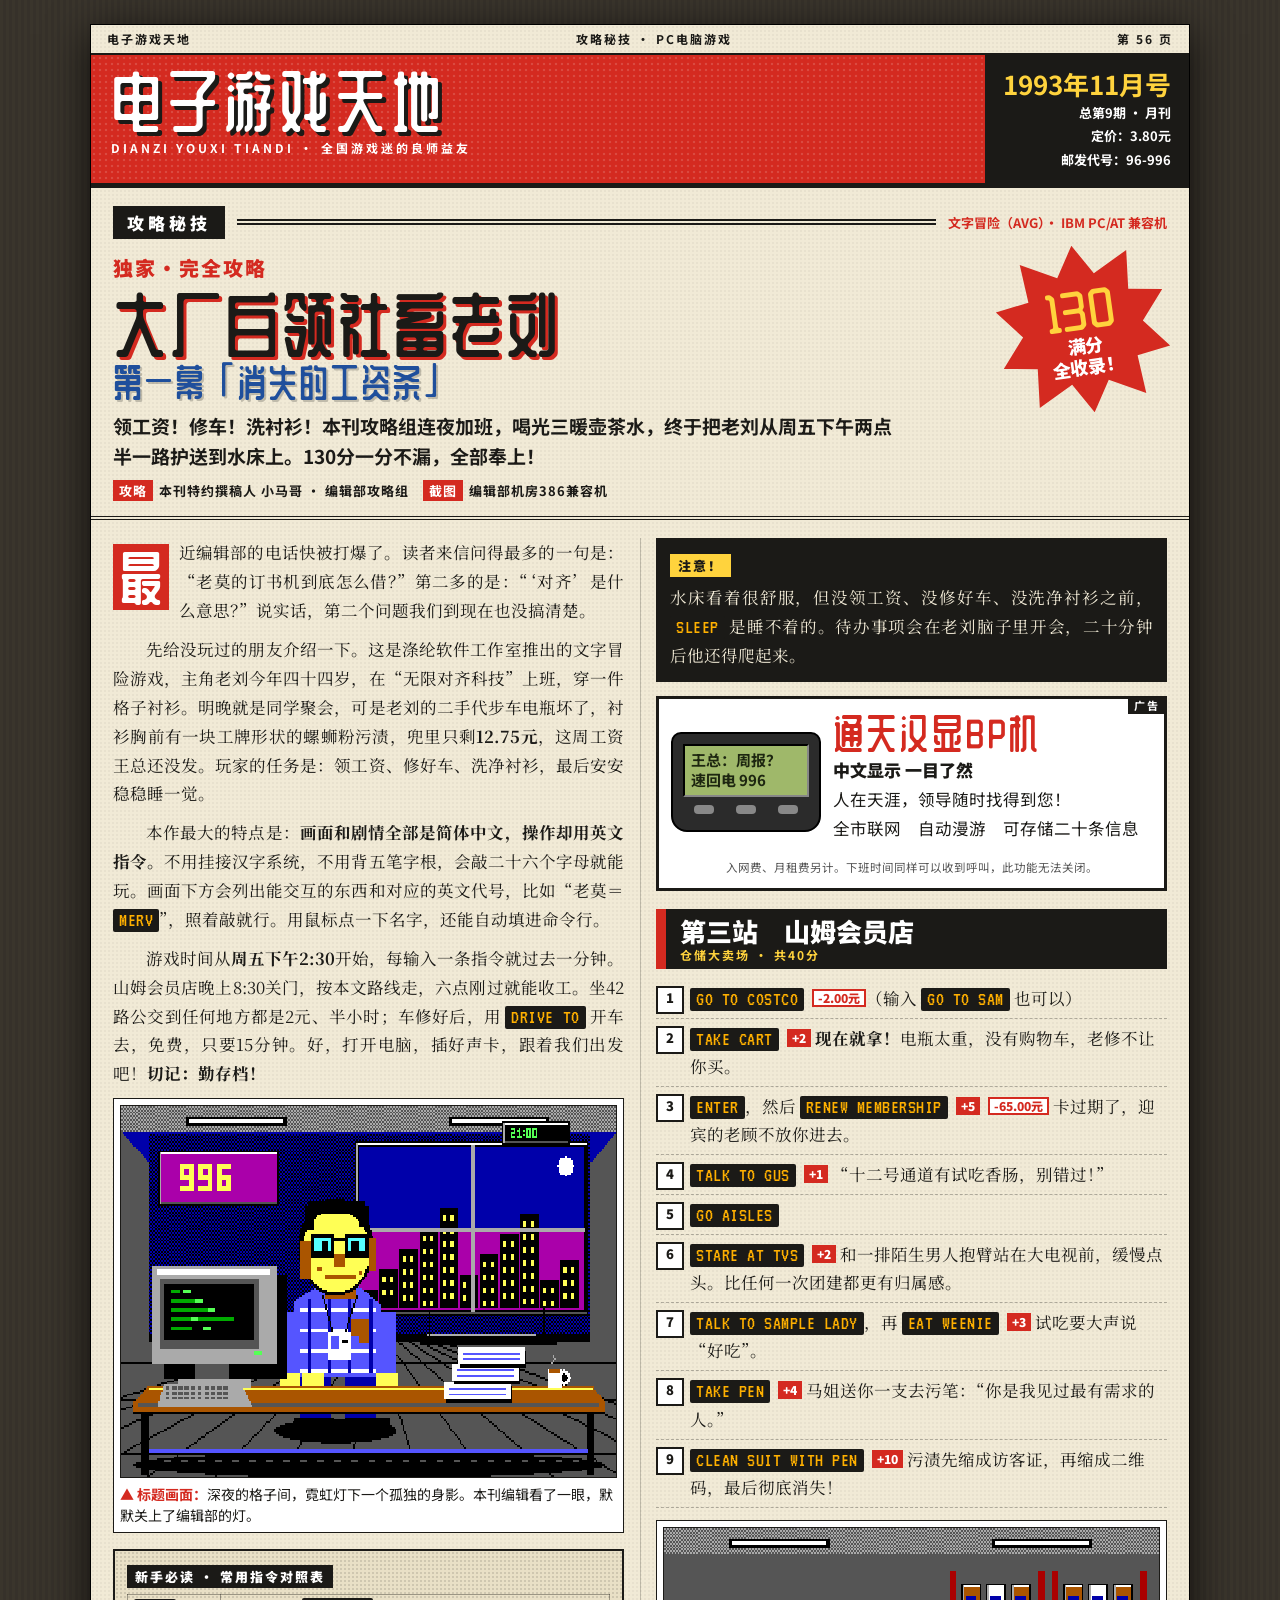
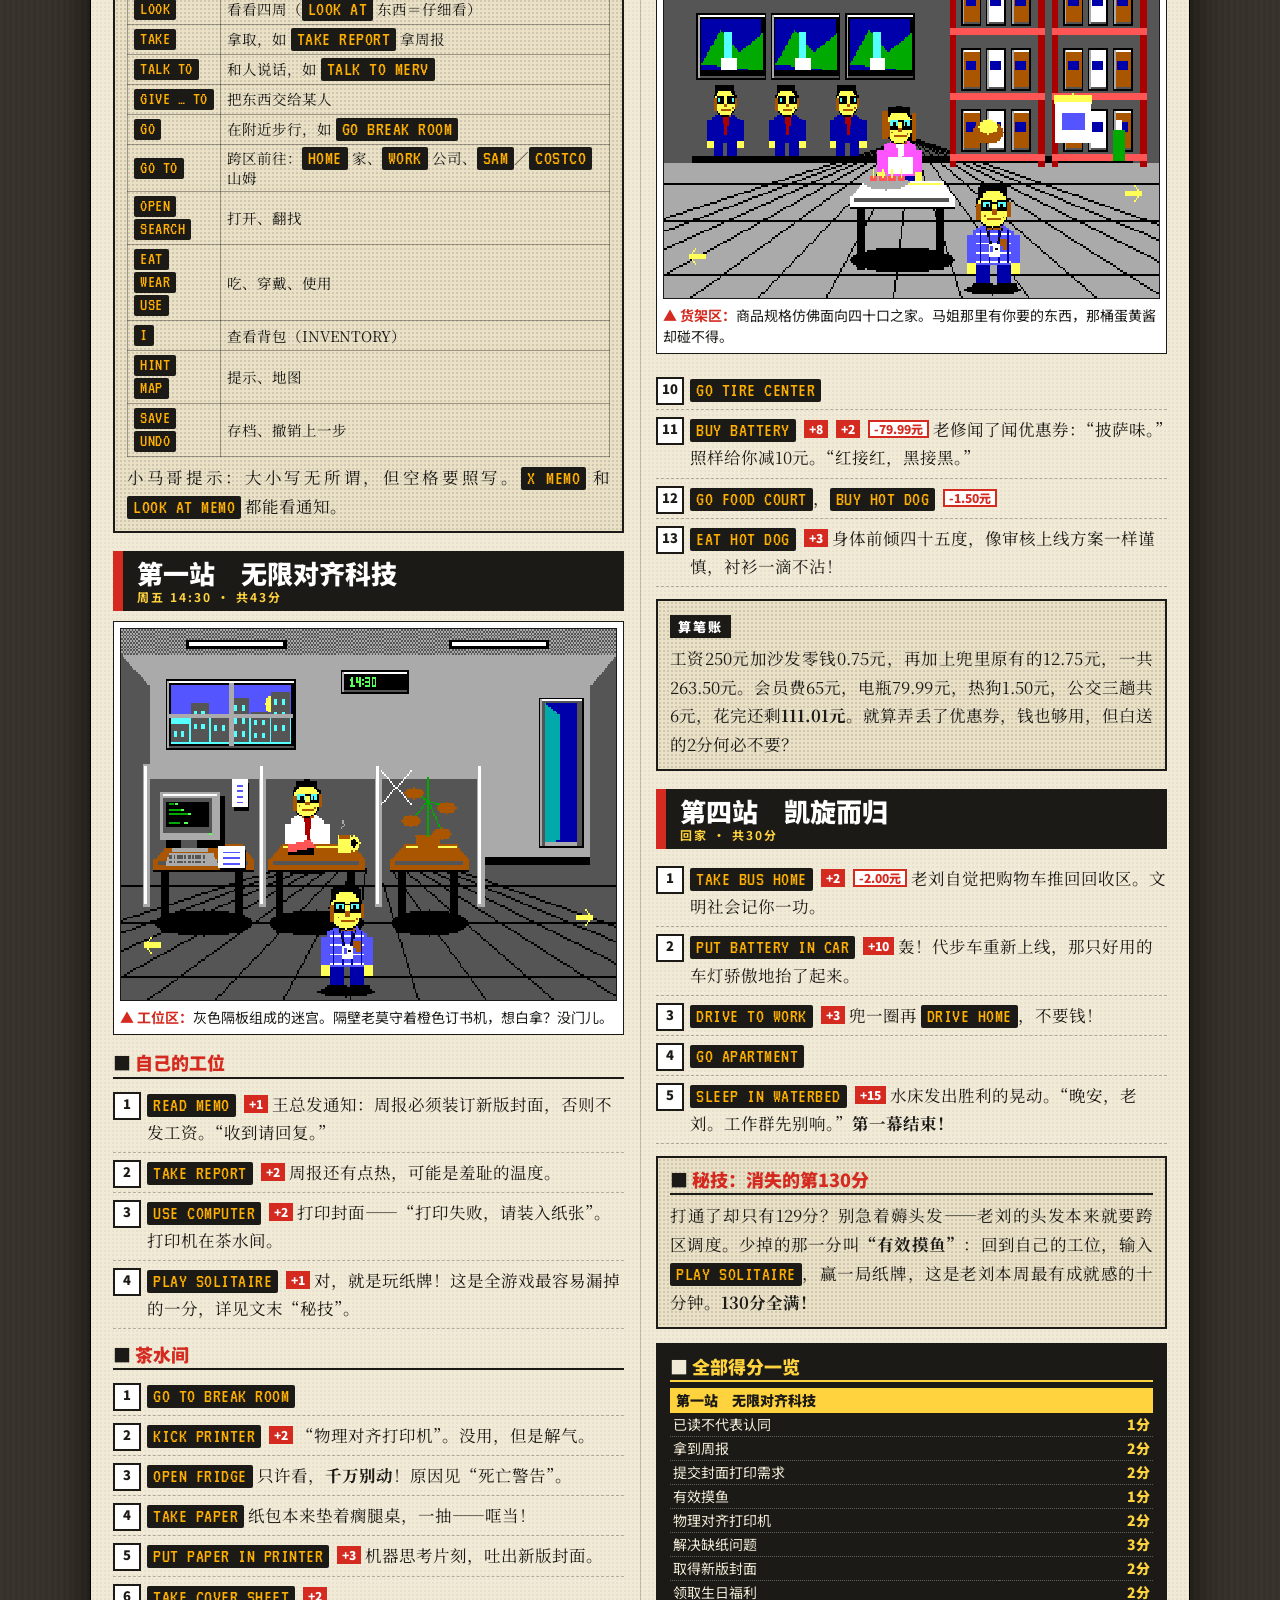
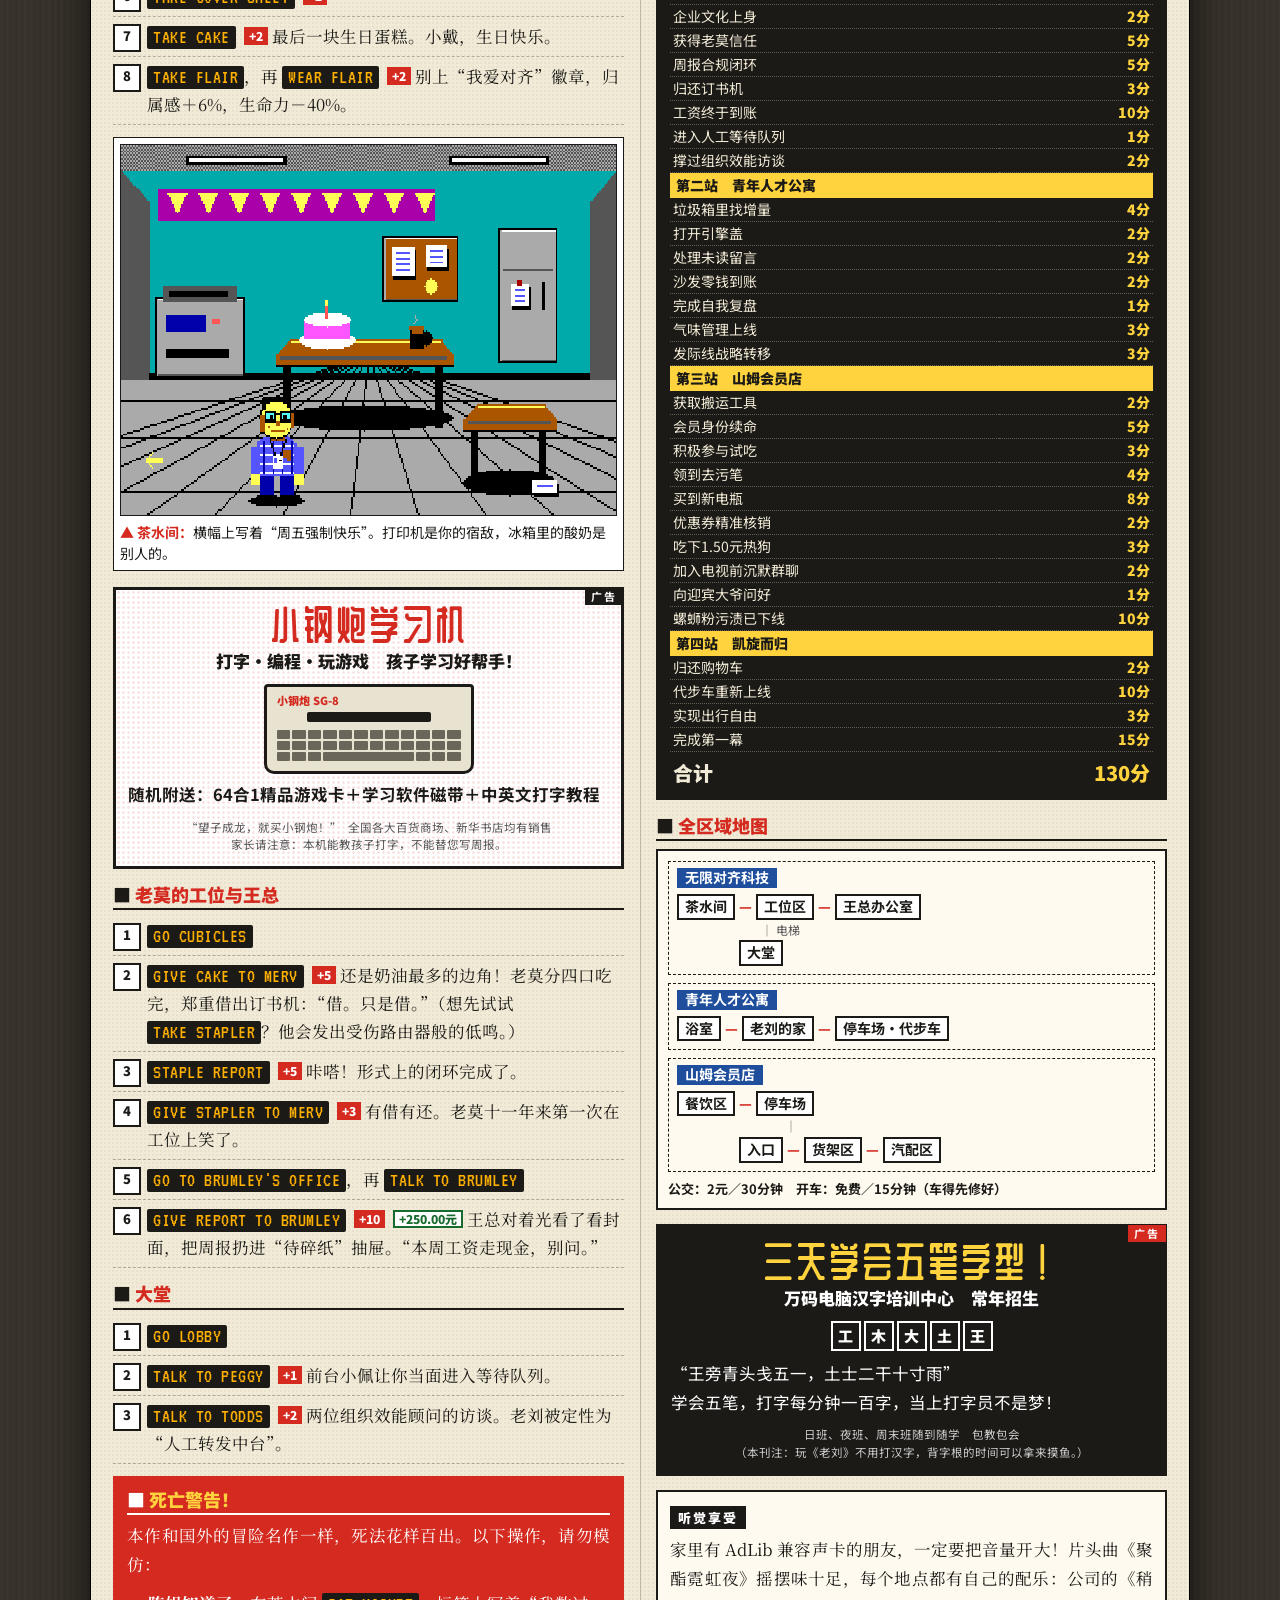
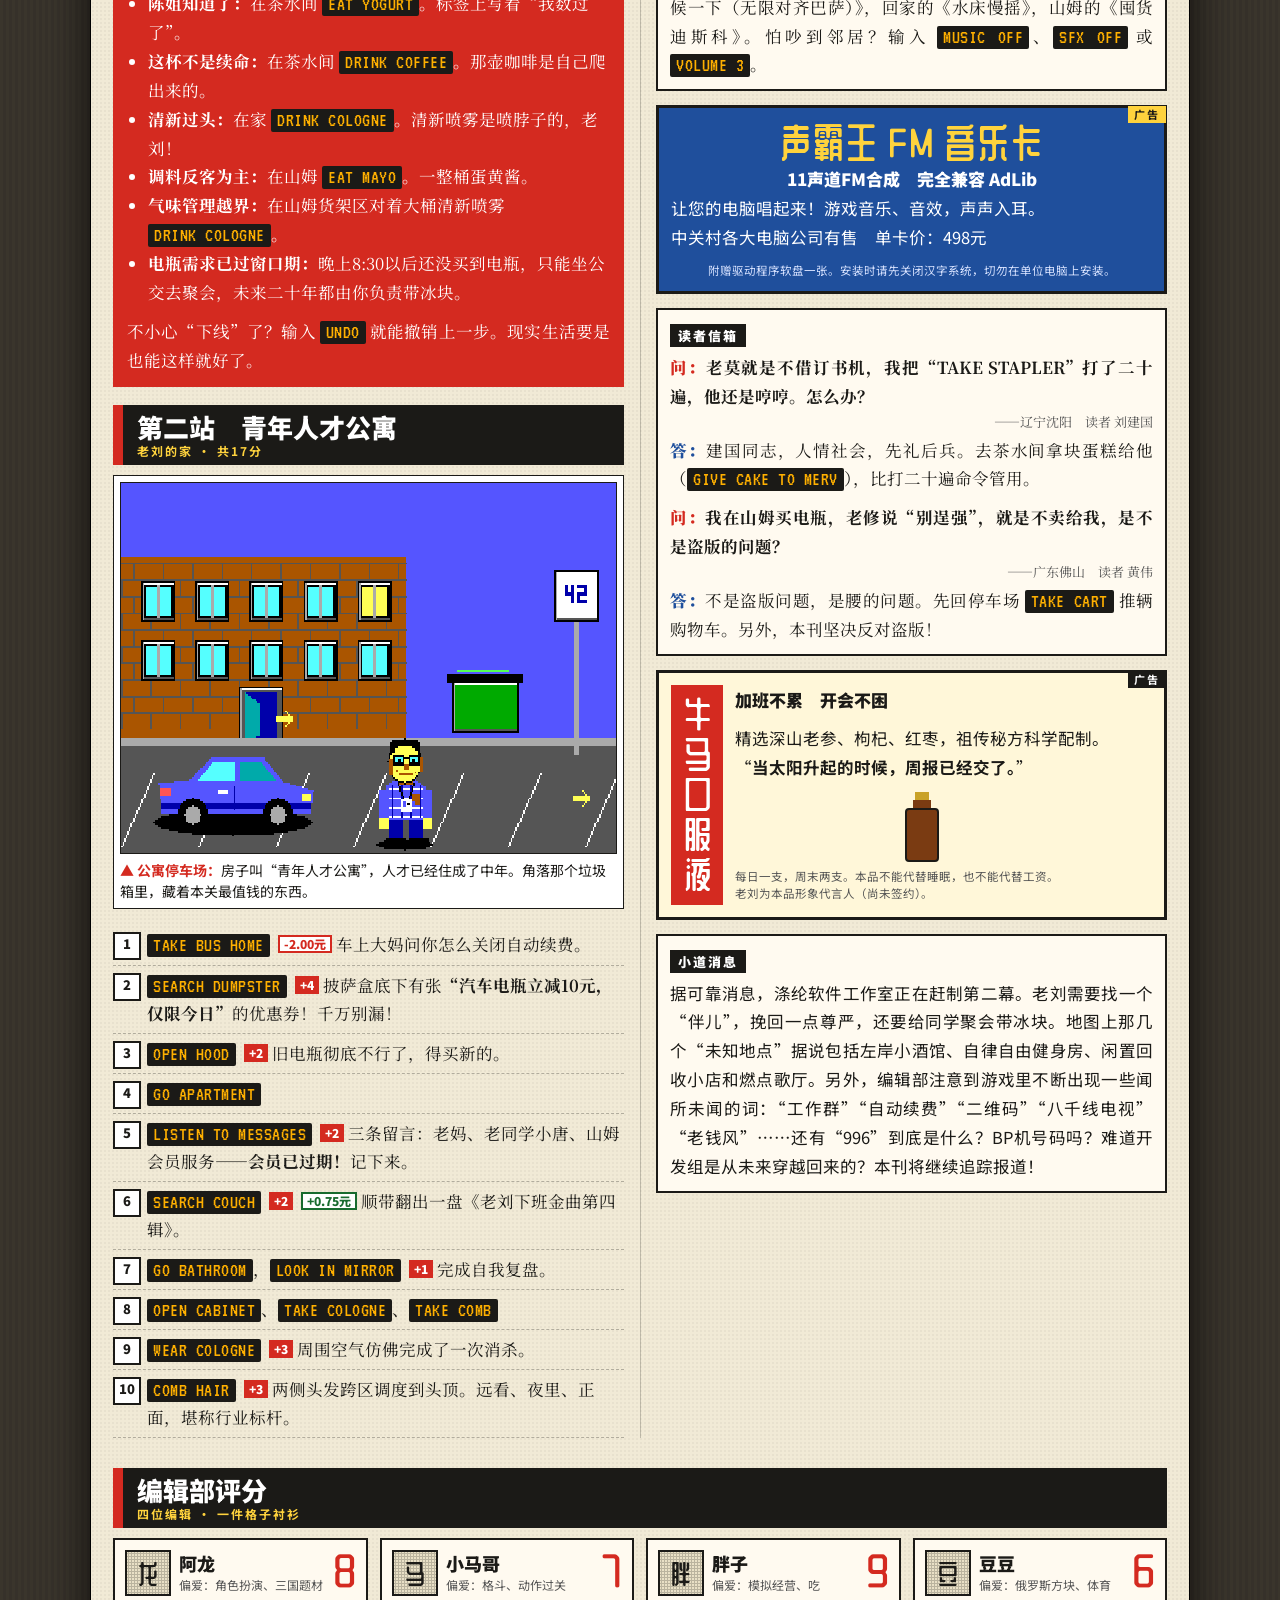
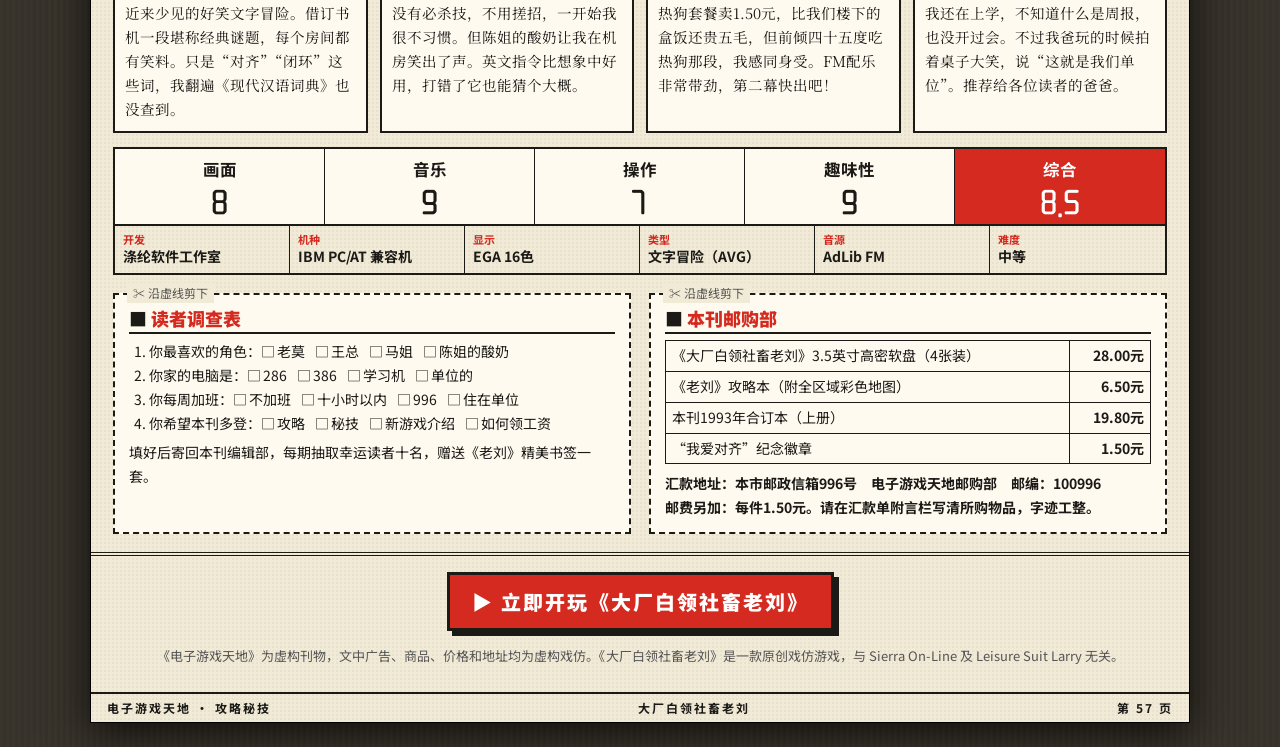
==== walkthrough.html @ 322aed9d "Add 1993 Chinese game-magazine strategy guide (walkthrough.html) A full 130-point walkthrough styled" ====
<!doctype html>
<html lang="zh-CN">
<head>
  <meta charset="utf-8">
  <meta name="viewport" content="width=device-width, initial-scale=1">
  <title>《大厂白领社畜老刘》第一幕完全攻略 - 电子游戏天地 1993年11月号</title>
  <link rel="preconnect" href="https://fonts.googleapis.com">
  <link rel="preconnect" href="https://fonts.gstatic.com" crossorigin>
  <link href="https://fonts.googleapis.com/css2?family=Noto+Sans+SC:wght@400;700;900&family=Noto+Serif+SC:wght@400;700;900&family=VT323&family=ZCOOL+QingKe+HuangYou&display=swap" rel="stylesheet">
  <style>
    :root { --red: #d42a20; --blu: #1f4f9c; --ink: #1b1a17; --paper: #f1ead6; --news: #e9e0c6; --lcd: #9fb86a; --amber: #ffb000; }
    * { box-sizing: border-box; }
    body { margin: 0; background: #3a352c repeating-linear-gradient(90deg, #3a352c 0 3px, #36312a 3px 6px); color: var(--ink); font: 16.5px/1.75 'Noto Serif SC', SimSun, 'Songti SC', serif; }
    .page { max-width: 1100px; margin: 24px auto; background: var(--paper) radial-gradient(#0000000a 1px, transparent 1.2px) 0 0 / 4px 4px; box-shadow: 0 10px 40px #000b; border: 1px solid #000; }
    .gutter { display: flex; justify-content: space-between; font: 700 12px/1 'Noto Sans SC', SimHei, sans-serif; padding: 8px 16px; border-bottom: 2px solid var(--ink); letter-spacing: 2px; }
    .gutter.bottom { border-bottom: 0; border-top: 2px solid var(--ink); }
    .disp { font-family: 'ZCOOL QingKe HuangYou', 'Noto Sans SC', SimHei, sans-serif; font-weight: 400; }
    .hei { font-family: 'Noto Sans SC', SimHei, 'Heiti SC', sans-serif; }

    .masthead { display: flex; align-items: stretch; background: var(--red); color: #fff; border-bottom: 5px solid var(--ink); }
    .masthead .logo { padding: 12px 20px 10px; background: radial-gradient(#ffffff26 1.3px, transparent 1.6px) 0 0 / 6px 6px; flex: 1; }
    .masthead .logo b { display: block; font-size: 66px; line-height: 1; letter-spacing: 6px; text-shadow: 4px 4px 0 var(--ink); }
    .masthead .logo small { display: block; font: 700 12px 'Noto Sans SC', sans-serif; letter-spacing: 3px; margin-top: 6px; }
    .masthead .issue { background: var(--ink); color: #fff; padding: 12px 18px; font: 700 13px/1.8 'Noto Sans SC', sans-serif; text-align: right; }
    .masthead .issue big { display: block; font-size: 26px; color: #ffd33d; line-height: 1.3; }

    .column-tab { display: flex; align-items: center; gap: 12px; margin: 18px 22px 0; }
    .column-tab span { background: var(--ink); color: #fff; font: 900 17px 'Noto Sans SC', sans-serif; padding: 4px 14px; letter-spacing: 4px; }
    .column-tab i { flex: 1; height: 6px; border-top: 2px solid var(--ink); border-bottom: 2px solid var(--ink); }
    .column-tab em { font: 700 13px 'Noto Sans SC', sans-serif; font-style: normal; color: var(--red); }

    header.story { padding: 6px 22px 16px; border-bottom: 4px double var(--ink); overflow: hidden; }
    .kicker { font: 900 20px 'Noto Sans SC', sans-serif; color: var(--red); margin-top: 8px; letter-spacing: 2px; }
    h1 { font: 400 70px/1.08 'ZCOOL QingKe HuangYou', 'Noto Sans SC', SimHei, sans-serif; margin: 4px 0 6px; letter-spacing: 2px; text-shadow: 3px 3px 0 var(--red); }
    h1 small { display: block; font-size: 38px; color: var(--blu); text-shadow: 2px 2px 0 #0003; }
    .deck { font: 700 19px/1.6 'Noto Sans SC', sans-serif; margin: 8px 0; max-width: 790px; }
    .byline { font: 700 13px 'Noto Sans SC', sans-serif; margin-top: 10px; letter-spacing: 1px; }
    .byline b { background: var(--red); color: #fff; padding: 1px 6px; margin-right: 6px; }
    .burst { float: right; width: 168px; height: 168px; margin: 0 0 0 18px; display: grid; place-items: center; text-align: center; color: #fff; background: var(--red); font: 900 18px/1.15 'Noto Sans SC', sans-serif; clip-path: polygon(50% 0, 61% 18%, 82% 7%, 80% 30%, 100% 33%, 86% 50%, 100% 67%, 80% 70%, 82% 93%, 61% 82%, 50% 100%, 39% 82%, 18% 93%, 20% 70%, 0 67%, 14% 50%, 0 33%, 20% 30%, 18% 7%, 39% 18%); transform: rotate(-8deg); }
    .burst span { display: block; font: 400 54px/1 'ZCOOL QingKe HuangYou', sans-serif; color: #ffd33d; }

    .cols { column-count: 2; column-gap: 32px; column-rule: 1px solid #0003; padding: 18px 22px 8px; }
    .cols > * { break-inside: avoid; }
    .cols p { margin: 0 0 10px; text-align: justify; text-indent: 2em; }
    .cols .box p, .cols .ad p, .cols figure p { text-indent: 0; }
    .cols p.dropcap { text-indent: 0; }
    .dropcap::first-letter { float: left; font: 400 58px/1 'ZCOOL QingKe HuangYou', sans-serif; color: #fff; background: var(--red); padding: 4px 6px; margin: 6px 10px 0 0; }
    h2 { font: 900 26px/1.2 'Noto Sans SC', SimHei, sans-serif; margin: 18px 0 10px; padding: 6px 10px 6px 14px; background: var(--ink); color: #fff; border-left: 10px solid var(--red); }
    h2 small { display: block; font: 700 12px 'Noto Sans SC', sans-serif; color: #ffd33d; letter-spacing: 2px; }
    h3 { font: 900 18px/1.3 'Noto Sans SC', sans-serif; color: var(--red); margin: 14px 0 6px; padding-bottom: 2px; border-bottom: 2px solid var(--ink); }
    h3::before { content: '■ '; color: var(--ink); }

    ol.steps { list-style: none; counter-reset: s; margin: 0 0 12px; padding: 0; }
    ol.steps li { counter-increment: s; position: relative; padding: 5px 0 6px 34px; border-bottom: 1px dashed #0004; line-height: 1.7; }
    ol.steps li::before { content: counter(s); position: absolute; left: 0; top: 7px; width: 24px; height: 24px; border: 2px solid var(--ink); background: #fff; color: var(--ink); font: 900 13px/20px 'Noto Sans SC', sans-serif; text-align: center; }
    kbd { font: 20px/1 VT323, Consolas, monospace; background: var(--ink); color: var(--amber); padding: 1px 6px 2px; border-radius: 2px; white-space: nowrap; letter-spacing: .5px; }
    .pts { display: inline-block; font: 900 12px/1 'Noto Sans SC', sans-serif; color: #fff; background: var(--red); padding: 3px 5px; margin-left: 4px; vertical-align: 2px; }
    .cash { display: inline-block; font: 900 12px/1 'Noto Sans SC', sans-serif; background: #fff; color: #186b2e; border: 2px solid #186b2e; padding: 1px 4px; margin-left: 4px; vertical-align: 2px; }
    .cash.neg { color: var(--red); border-color: var(--red); }

    .box { border: 2px solid var(--ink); padding: 10px 12px; margin: 10px 0 14px; background: #fffaf0; }
    .box.shade { background: var(--news) radial-gradient(#0000001c 1px, transparent 1.3px) 0 0 / 4px 4px; }
    .box.red { background: var(--red); color: #fff; border-color: var(--red); }
    .box.red h3 { color: #ffd33d; border-color: #fff; }
    .box.red h3::before { color: #fff; }
    .box.ink { background: var(--ink); color: #f1ead6; }
    .box.ink h3 { color: #ffd33d; border-color: #ffd33d; }
    .box.ink h3::before { color: #f1ead6; }
    .box h3:first-child { margin-top: 0; }
    .box p:last-child, .box ul:last-child { margin-bottom: 0; }
    .box ul { padding-left: 1.3em; margin: 6px 0 10px; }
    .tag { font: 900 13px 'Noto Sans SC', sans-serif; display: inline-block; background: var(--ink); color: #fff; padding: 2px 8px; margin-bottom: 6px; letter-spacing: 2px; }
    .box.red .tag, .box.ink .tag { background: #ffd33d; color: var(--ink); }

    table.cmd { width: 100%; border-collapse: collapse; font-size: 14.5px; }
    table.cmd td { border: 1px solid #0005; padding: 3px 6px; line-height: 1.4; }
    table.cmd td:first-child { width: 1%; }
    table.cmd td:first-child kbd { font-size: 18px; display: inline-block; margin: 1px 0; }

    figure.shot { margin: 10px 0 16px; background: #fff; border: 1px solid var(--ink); padding: 6px; }
    figure.shot canvas { display: block; width: 100%; height: auto; aspect-ratio: 4 / 3; background: #000; image-rendering: pixelated; border: 1px solid var(--ink); }
    figure.shot figcaption { font: 14px/1.5 'Noto Sans SC', sans-serif; margin-top: 6px; }
    figure.shot figcaption b { color: var(--red); }

    table.pts-table { width: 100%; border-collapse: collapse; font: 14px/1.5 'Noto Sans SC', sans-serif; }
    table.pts-table td { padding: 1px 3px; border-bottom: 1px dotted #f1ead655; }
    table.pts-table td:last-child { text-align: right; color: #ffd33d; font-weight: 900; }
    table.pts-table tr.grp td { font-weight: 900; color: var(--ink); background: #ffd33d; padding: 2px 6px; border: 0; text-align: left; }
    table.pts-table tr.tot td { font: 900 20px 'Noto Sans SC', sans-serif; border: 0; padding-top: 6px; }

    .map { border: 2px solid var(--ink); background: #fffaf0; padding: 10px; margin: 8px 0 14px; font: 14px/1.4 'Noto Sans SC', sans-serif; }
    .zone { border: 1px dashed var(--ink); padding: 6px 8px 8px; margin-bottom: 8px; }
    .zone > b { display: inline-block; background: var(--blu); color: #fff; padding: 0 8px; margin-bottom: 6px; }
    .row { display: flex; align-items: center; flex-wrap: wrap; gap: 4px; }
    .row span { border: 2px solid var(--ink); background: #fff; padding: 1px 6px; font-weight: 700; }
    .row i { font-style: normal; color: var(--red); font-weight: 900; }
    .vlink { font-size: 12px; color: #555; padding: 2px 0 2px 24px; }
    .map .legend { font-size: 13px; font-weight: 700; margin: 0; text-indent: 0; }

    .ad { border: 3px solid var(--ink); background: #fff; margin: 14px 0; position: relative; padding: 12px; text-align: center; font-family: 'Noto Sans SC', sans-serif; }
    .ad::before { content: '广告'; position: absolute; top: -2px; right: -2px; background: var(--ink); color: #fff; font: 700 11px/1 'Noto Sans SC', sans-serif; padding: 3px 6px; letter-spacing: 2px; }
    .ad .big { font: 400 40px/1.1 'ZCOOL QingKe HuangYou', sans-serif; color: var(--red); letter-spacing: 2px; }
    .ad .sub { font-weight: 900; font-size: 17px; }
    .ad .fine { font-size: 11.5px; color: #555; margin-top: 6px; line-height: 1.5; }
    .ad .addr { border-top: 1px solid var(--ink); margin-top: 8px; padding-top: 6px; font-size: 12.5px; font-weight: 700; }
    .ad.xgp { background: #fff radial-gradient(#d42a2022 1.2px, transparent 1.5px) 0 0 / 5px 5px; }
    .console { display: inline-block; margin: 8px auto 6px; width: 210px; border: 3px solid var(--ink); border-radius: 4px 4px 10px 10px; background: #e8e2d0; padding: 8px 10px 10px; }
    .console .slot { height: 10px; background: var(--ink); margin: 0 30px 8px; border-radius: 2px; }
    .console .keys { display: grid; grid-template-columns: repeat(12, 1fr); gap: 2px; }
    .console .keys i { height: 9px; background: #6b665a; border-radius: 1px; }
    .console .keys i.sp { grid-column: span 6; }
    .console .badge { font: 900 11px/1 'Noto Sans SC', sans-serif; color: var(--red); text-align: left; margin-bottom: 6px; }
    .pager { display: flex; gap: 12px; align-items: center; text-align: left; }
    .pager .unit { flex: 0 0 150px; background: #2b2b2b; border-radius: 10px 10px 16px 16px; padding: 10px 10px 16px; border: 2px solid #000; }
    .pager .lcd { background: var(--lcd); border: 2px inset #333; font: 700 15px/1.35 'Noto Sans SC', SimHei, sans-serif; padding: 4px 6px; color: #1d2610; min-height: 52px; }
    .pager .btns { display: flex; justify-content: space-around; margin-top: 8px; }
    .pager .btns i { width: 20px; height: 9px; background: #888; border-radius: 4px; }
    .ad.wubi { background: var(--ink); color: #fff; }
    .ad.wubi::before { background: var(--red); }
    .ad.wubi .big { color: #ffd33d; }
    .ad.wubi .fine { color: #ccc; }
    .keygrid { display: inline-grid; grid-template-columns: repeat(5, 30px); gap: 3px; margin: 8px 0; }
    .keygrid b { border: 2px solid #fff; height: 30px; font: 900 15px/26px 'Noto Sans SC', sans-serif; }
    .ad.tonic { display: flex; gap: 12px; text-align: left; align-items: stretch; background: #fff7d9; }
    .ad.tonic .vert { writing-mode: vertical-rl; font: 400 36px/1.1 'ZCOOL QingKe HuangYou', sans-serif; color: #fff; background: var(--red); padding: 10px 6px; letter-spacing: 4px; }
    .bottle { width: 40px; margin: 6px auto 0; }
    .bottle i { display: block; margin: 0 auto; background: #7a3b12; }
    .bottle i:nth-child(1) { width: 14px; height: 8px; background: #c9a227; }
    .bottle i:nth-child(2) { width: 18px; height: 8px; }
    .bottle i:nth-child(3) { width: 34px; height: 54px; border-radius: 4px; border: 2px solid var(--ink); }
    .ad.sb { background: var(--blu); color: #fff; }
    .ad.sb .big { color: #ffd33d; }
    .ad.sb .fine { color: #d7e2ff; }
    .ad.sb::before { background: #ffd33d; color: var(--ink); }

    .letters .q { font-weight: 700; margin: 0 0 2px; text-indent: 0; }
    .letters .q::before { content: '问：'; color: var(--red); font-weight: 900; }
    .letters .a { margin: 0 0 10px; text-indent: 0; }
    .letters .a::before { content: '答：'; color: var(--blu); font-weight: 900; }
    .letters .from { display: block; text-align: right; font-size: 13px; color: #555; font-weight: 400; }

    .whisper { font-family: 'Noto Sans SC', sans-serif; }

    .crew { padding: 4px 22px 18px; }
    .crew-grid { display: grid; grid-template-columns: repeat(4, 1fr); gap: 12px; }
    .reviewer { border: 2px solid var(--ink); background: #fffaf0; padding: 10px; font-size: 14.5px; line-height: 1.65; }
    .reviewer .face { float: left; width: 46px; height: 46px; margin: 0 8px 4px 0; border: 2px solid var(--ink); background: var(--news) radial-gradient(#0003 1px, transparent 1.3px) 0 0 / 3px 3px; display: grid; place-items: center; font: 400 26px 'ZCOOL QingKe HuangYou', sans-serif; }
    .reviewer .who { font: 900 18px 'Noto Sans SC', sans-serif; }
    .reviewer .fav { font: 12px 'Noto Sans SC', sans-serif; color: #555; }
    .reviewer .score { float: right; font: 400 46px/0.9 'ZCOOL QingKe HuangYou', sans-serif; color: var(--red); }
    .reviewer p { margin: 8px 0 0; clear: left; }
    .ratings { display: grid; grid-template-columns: repeat(5, 1fr); border: 2px solid var(--ink); margin: 14px 0 0; text-align: center; font-family: 'Noto Sans SC', sans-serif; background: #fffaf0; }
    .ratings div { padding: 6px; border-right: 1px solid var(--ink); font-weight: 700; }
    .ratings div:last-child { border-right: 0; background: var(--red); color: #fff; }
    .ratings b { display: block; font: 400 34px/1 'ZCOOL QingKe HuangYou', sans-serif; }
    .facts { display: grid; grid-template-columns: repeat(6, 1fr); border: 2px solid var(--ink); border-top: 0; font: 700 14px/1.4 'Noto Sans SC', sans-serif; }
    .facts div { padding: 6px 8px; border-right: 1px solid var(--ink); }
    .facts div:last-child { border-right: 0; }
    .facts div b { display: block; font-size: 11px; color: var(--red); }

    .extras { display: grid; grid-template-columns: 1fr 1fr; gap: 18px; padding: 0 22px 18px; }
    .survey, .order { border: 2px dashed var(--ink); padding: 12px 14px; font: 14px/1.7 'Noto Sans SC', sans-serif; position: relative; background: #fffaf0; }
    .survey::before, .order::before { content: '✂ 沿虚线剪下'; position: absolute; top: -12px; left: 12px; background: var(--paper); padding: 0 6px; font-size: 12px; color: #555; }
    .survey h3, .order h3 { margin-top: 0; }
    .survey ol { margin: 0; padding-left: 1.4em; }
    .survey .opt { display: inline-block; margin-right: 10px; white-space: nowrap; }
    .survey .opt::before { content: '□'; margin-right: 2px; }
    .order table { width: 100%; border-collapse: collapse; }
    .order td { border: 1px solid var(--ink); padding: 3px 6px; }
    .order td:last-child { text-align: right; white-space: nowrap; font-weight: 700; }
    .order .addr { margin-top: 8px; font-weight: 700; }

    .cta { text-align: center; padding: 16px 22px 24px; border-top: 4px double var(--ink); font-family: 'Noto Sans SC', sans-serif; }
    .cta a { display: inline-block; font: 900 20px 'Noto Sans SC', sans-serif; background: var(--red); color: #fff; padding: 12px 22px; text-decoration: none; border: 3px solid var(--ink); box-shadow: 5px 5px 0 var(--ink); letter-spacing: 2px; }
    .cta a:hover { background: var(--blu); }
    .cta p { font-size: 13px; color: #555; margin: 14px 0 0; }

    @media (max-width: 900px) {
      .crew-grid { grid-template-columns: repeat(2, 1fr); }
      .facts { grid-template-columns: repeat(3, 1fr); }
      h1 { font-size: 54px; }
      h1 small { font-size: 30px; }
    }
    @media (max-width: 760px) {
      .cols { column-count: 1; }
      .extras { grid-template-columns: 1fr; }
    }
    @media (max-width: 600px) {
      .crew-grid { grid-template-columns: 1fr; }
      .facts { grid-template-columns: repeat(2, 1fr); }
      .ratings { grid-template-columns: repeat(3, 1fr); }
      .masthead { flex-direction: column; }
      .masthead .logo b { font-size: 46px; letter-spacing: 3px; }
      .masthead .issue { text-align: left; }
      .burst { display: none; }
      h1 { font-size: 40px; }
      h1 small { font-size: 24px; }
      .gutter span:nth-child(2) { display: none; }
      .pager { flex-direction: column; text-align: center; }
      .pager .unit { flex-basis: auto; width: 170px; }
    }
  </style>
</head>
<body>
<div class="page">
  <div class="gutter"><span>电子游戏天地</span><span>攻略秘技 · PC电脑游戏</span><span>第 56 页</span></div>

  <div class="masthead">
    <div class="logo"><b class="disp">电子游戏天地</b><small>DIANZI YOUXI TIANDI · 全国游戏迷的良师益友</small></div>
    <div class="issue"><big>1993年11月号</big>总第9期 · 月刊<br>定价：3.80元<br>邮发代号：96-996</div>
  </div>

  <div class="column-tab"><span>攻略秘技</span><i></i><em>文字冒险（AVG）· IBM PC/AT 兼容机</em></div>

  <header class="story">
    <div class="burst"><div><span>130</span>满分<br>全收录！</div></div>
    <div class="kicker">独家·完全攻略</div>
    <h1>大厂白领社畜老刘<small>第一幕「消失的工资条」</small></h1>
    <p class="deck">领工资！修车！洗衬衫！本刊攻略组连夜加班，喝光三暖壶茶水，终于把老刘从周五下午两点半一路护送到水床上。130分一分不漏，全部奉上！</p>
    <div class="byline"><b>攻略</b>本刊特约撰稿人 小马哥 · 编辑部攻略组　<b>截图</b>编辑部机房386兼容机</div>
  </header>

  <div class="cols">
    <p class="dropcap">最近编辑部的电话快被打爆了。读者来信问得最多的一句是：“老莫的订书机到底怎么借？”第二多的是：“‘对齐’是什么意思？”说实话，第二个问题我们到现在也没搞清楚。</p>
    <p>先给没玩过的朋友介绍一下。这是涤纶软件工作室推出的文字冒险游戏，主角老刘今年四十四岁，在“无限对齐科技”上班，穿一件格子衬衫。明晚就是同学聚会，可是老刘的二手代步车电瓶坏了，衬衫胸前有一块工牌形状的螺蛳粉污渍，兜里只剩<b>12.75元</b>，这周工资王总还没发。玩家的任务是：领工资、修好车、洗净衬衫，最后安安稳稳睡一觉。</p>
    <p>本作最大的特点是：<b>画面和剧情全部是简体中文，操作却用英文指令。</b>不用挂接汉字系统，不用背五笔字根，会敲二十六个字母就能玩。画面下方会列出能交互的东西和对应的英文代号，比如“老莫＝<kbd>MERV</kbd>”，照着敲就行。用鼠标点一下名字，还能自动填进命令行。</p>
    <p>游戏时间从<b>周五下午2:30</b>开始，每输入一条指令就过去一分钟。山姆会员店晚上8:30关门，按本文路线走，六点刚过就能收工。坐42路公交到任何地方都是2元、半小时；车修好后，用 <kbd>DRIVE TO</kbd> 开车去，免费，只要15分钟。好，打开电脑，插好声卡，跟着我们出发吧！<b>切记：勤存档！</b></p>

    <figure class="shot"><canvas data-room="title" width="320" height="200" role="img"></canvas><figcaption><b>▲ 标题画面：</b>深夜的格子间，霓虹灯下一个孤独的身影。本刊编辑看了一眼，默默关上了编辑部的灯。</figcaption></figure>

    <div class="box shade">
      <span class="tag">新手必读 · 常用指令对照表</span>
      <table class="cmd">
        <tr><td><kbd>LOOK</kbd></td><td>看看四周（<kbd>LOOK AT</kbd> 东西＝仔细看）</td></tr>
        <tr><td><kbd>TAKE</kbd></td><td>拿取，如 <kbd>TAKE REPORT</kbd> 拿周报</td></tr>
        <tr><td><kbd>TALK TO</kbd></td><td>和人说话，如 <kbd>TALK TO MERV</kbd></td></tr>
        <tr><td><kbd>GIVE … TO</kbd></td><td>把东西交给某人</td></tr>
        <tr><td><kbd>GO</kbd></td><td>在附近步行，如 <kbd>GO BREAK ROOM</kbd></td></tr>
        <tr><td><kbd>GO TO</kbd></td><td>跨区前往：<kbd>HOME</kbd> 家、<kbd>WORK</kbd> 公司、<kbd>SAM</kbd>／<kbd>COSTCO</kbd> 山姆</td></tr>
        <tr><td><kbd>OPEN</kbd> <kbd>SEARCH</kbd></td><td>打开、翻找</td></tr>
        <tr><td><kbd>EAT</kbd> <kbd>WEAR</kbd> <kbd>USE</kbd></td><td>吃、穿戴、使用</td></tr>
        <tr><td><kbd>I</kbd></td><td>查看背包（INVENTORY）</td></tr>
        <tr><td><kbd>HINT</kbd> <kbd>MAP</kbd></td><td>提示、地图</td></tr>
        <tr><td><kbd>SAVE</kbd> <kbd>UNDO</kbd></td><td>存档、撤销上一步</td></tr>
      </table>
      <p style="margin-top:6px">小马哥提示：大小写无所谓，但空格要照写。<kbd>X MEMO</kbd> 和 <kbd>LOOK AT MEMO</kbd> 都能看通知。</p>
    </div>

    <h2>第一站　无限对齐科技<small>周五 14:30 · 共43分</small></h2>
    <figure class="shot"><canvas data-room="work_cubes" width="320" height="200" role="img"></canvas><figcaption><b>▲ 工位区：</b>灰色隔板组成的迷宫。隔壁老莫守着橙色订书机，想白拿？没门儿。</figcaption></figure>

    <h3>自己的工位</h3>
    <ol class="steps">
      <li><kbd>READ MEMO</kbd> <span class="pts">+1</span> 王总发通知：周报必须装订新版封面，否则不发工资。“收到请回复。”</li>
      <li><kbd>TAKE REPORT</kbd> <span class="pts">+2</span> 周报还有点热，可能是羞耻的温度。</li>
      <li><kbd>USE COMPUTER</kbd> <span class="pts">+2</span> 打印封面——“打印失败，请装入纸张”。打印机在茶水间。</li>
      <li><kbd>PLAY SOLITAIRE</kbd> <span class="pts">+1</span> 对，就是玩纸牌！这是全游戏最容易漏掉的一分，详见文末“秘技”。</li>
    </ol>

    <h3>茶水间</h3>
    <ol class="steps">
      <li><kbd>GO TO BREAK ROOM</kbd></li>
      <li><kbd>KICK PRINTER</kbd> <span class="pts">+2</span> “物理对齐打印机”。没用，但是解气。</li>
      <li><kbd>OPEN FRIDGE</kbd> 只许看，<b>千万别动</b>！原因见“死亡警告”。</li>
      <li><kbd>TAKE PAPER</kbd> 纸包本来垫着瘸腿桌，一抽——哐当！</li>
      <li><kbd>PUT PAPER IN PRINTER</kbd> <span class="pts">+3</span> 机器思考片刻，吐出新版封面。</li>
      <li><kbd>TAKE COVER SHEET</kbd> <span class="pts">+2</span></li>
      <li><kbd>TAKE CAKE</kbd> <span class="pts">+2</span> 最后一块生日蛋糕。小戴，生日快乐。</li>
      <li><kbd>TAKE FLAIR</kbd>，再 <kbd>WEAR FLAIR</kbd> <span class="pts">+2</span> 别上“我爱对齐”徽章，归属感＋6%，生命力－40%。</li>
    </ol>

    <figure class="shot"><canvas data-room="work_break" width="320" height="200" role="img"></canvas><figcaption><b>▲ 茶水间：</b>横幅上写着“周五强制快乐”。打印机是你的宿敌，冰箱里的酸奶是别人的。</figcaption></figure>

    <div class="ad xgp">
      <div class="big">小钢炮学习机</div>
      <div class="sub">打字·编程·玩游戏　孩子学习好帮手！</div>
      <div class="console"><div class="badge">小钢炮 SG-8</div><div class="slot"></div><div class="keys"><i></i><i></i><i></i><i></i><i></i><i></i><i></i><i></i><i></i><i></i><i></i><i></i><i></i><i></i><i></i><i></i><i></i><i></i><i></i><i></i><i></i><i></i><i></i><i></i><i></i><i></i><i></i><i class="sp"></i><i></i><i></i><i></i></div></div>
      <p><b>随机附送：64合1精品游戏卡＋学习软件磁带＋中英文打字教程</b></p>
      <div class="fine">“望子成龙，就买小钢炮！”　全国各大百货商场、新华书店均有销售<br>家长请注意：本机能教孩子打字，不能替您写周报。</div>
    </div>

    <h3>老莫的工位与王总</h3>
    <ol class="steps">
      <li><kbd>GO CUBICLES</kbd></li>
      <li><kbd>GIVE CAKE TO MERV</kbd> <span class="pts">+5</span> 还是奶油最多的边角！老莫分四口吃完，郑重借出订书机：“借。只是借。”（想先试试 <kbd>TAKE STAPLER</kbd>？他会发出受伤路由器般的低鸣。）</li>
      <li><kbd>STAPLE REPORT</kbd> <span class="pts">+5</span> 咔嗒！形式上的闭环完成了。</li>
      <li><kbd>GIVE STAPLER TO MERV</kbd> <span class="pts">+3</span> 有借有还。老莫十一年来第一次在工位上笑了。</li>
      <li><kbd>GO TO BRUMLEY'S OFFICE</kbd>，再 <kbd>TALK TO BRUMLEY</kbd></li>
      <li><kbd>GIVE REPORT TO BRUMLEY</kbd> <span class="pts">+10</span> <span class="cash">+250.00元</span> 王总对着光看了看封面，把周报扔进“待碎纸”抽屉。“本周工资走现金，别问。”</li>
    </ol>

    <h3>大堂</h3>
    <ol class="steps">
      <li><kbd>GO LOBBY</kbd></li>
      <li><kbd>TALK TO PEGGY</kbd> <span class="pts">+1</span> 前台小佩让你当面进入等待队列。</li>
      <li><kbd>TALK TO TODDS</kbd> <span class="pts">+2</span> 两位组织效能顾问的访谈。老刘被定性为“人工转发中台”。</li>
    </ol>

    <div class="box red">
      <h3>死亡警告！</h3>
      <p>本作和国外的冒险名作一样，死法花样百出。以下操作，请勿模仿：</p>
      <ul>
        <li><b>陈姐知道了：</b>在茶水间 <kbd>EAT YOGURT</kbd>。标签上写着“我数过了”。</li>
        <li><b>这杯不是续命：</b>在茶水间 <kbd>DRINK COFFEE</kbd>。那壶咖啡是自己爬出来的。</li>
        <li><b>清新过头：</b>在家 <kbd>DRINK COLOGNE</kbd>。清新喷雾是喷脖子的，老刘！</li>
        <li><b>调料反客为主：</b>在山姆 <kbd>EAT MAYO</kbd>。一整桶蛋黄酱。</li>
        <li><b>气味管理越界：</b>在山姆货架区对着大桶清新喷雾 <kbd>DRINK COLOGNE</kbd>。</li>
        <li><b>电瓶需求已过窗口期：</b>晚上8:30以后还没买到电瓶，只能坐公交去聚会，未来二十年都由你负责带冰块。</li>
      </ul>
      <p>不小心“下线”了？输入 <kbd>UNDO</kbd> 就能撤销上一步。现实生活要是也能这样就好了。</p>
    </div>

    <h2>第二站　青年人才公寓<small>老刘的家 · 共17分</small></h2>
    <figure class="shot"><canvas data-room="home_lot" width="320" height="200" role="img"></canvas><figcaption><b>▲ 公寓停车场：</b>房子叫“青年人才公寓”，人才已经住成了中年。角落那个垃圾箱里，藏着本关最值钱的东西。</figcaption></figure>
    <ol class="steps">
      <li><kbd>TAKE BUS HOME</kbd> <span class="cash neg">-2.00元</span> 车上大妈问你怎么关闭自动续费。</li>
      <li><kbd>SEARCH DUMPSTER</kbd> <span class="pts">+4</span> 披萨盒底下有张<b>“汽车电瓶立减10元，仅限今日”</b>的优惠券！千万别漏！</li>
      <li><kbd>OPEN HOOD</kbd> <span class="pts">+2</span> 旧电瓶彻底不行了，得买新的。</li>
      <li><kbd>GO APARTMENT</kbd></li>
      <li><kbd>LISTEN TO MESSAGES</kbd> <span class="pts">+2</span> 三条留言：老妈、老同学小唐、山姆会员服务——<b>会员已过期！</b>记下来。</li>
      <li><kbd>SEARCH COUCH</kbd> <span class="pts">+2</span> <span class="cash">+0.75元</span> 顺带翻出一盘《老刘下班金曲第四辑》。</li>
      <li><kbd>GO BATHROOM</kbd>，<kbd>LOOK IN MIRROR</kbd> <span class="pts">+1</span> 完成自我复盘。</li>
      <li><kbd>OPEN CABINET</kbd>、<kbd>TAKE COLOGNE</kbd>、<kbd>TAKE COMB</kbd></li>
      <li><kbd>WEAR COLOGNE</kbd> <span class="pts">+3</span> 周围空气仿佛完成了一次消杀。</li>
      <li><kbd>COMB HAIR</kbd> <span class="pts">+3</span> 两侧头发跨区调度到头顶。远看、夜里、正面，堪称行业标杆。</li>
    </ol>
    <div class="box ink">
      <span class="tag">注意！</span>
      <p>水床看着很舒服，但没领工资、没修好车、没洗净衬衫之前，<kbd>SLEEP</kbd> 是睡不着的。待办事项会在老刘脑子里开会，二十分钟后他还得爬起来。</p>
    </div>

    <div class="ad">
      <div class="pager">
        <div class="unit"><div class="lcd">王总：周报？<br>速回电 996</div><div class="btns"><i></i><i></i><i></i></div></div>
        <div>
          <div class="big">通天汉显BP机</div>
          <div class="sub">中文显示 一目了然</div>
          <p>人在天涯，领导随时找得到您！<br>全市联网　自动漫游　可存储二十条信息</p>
        </div>
      </div>
      <div class="fine">入网费、月租费另计。下班时间同样可以收到呼叫，此功能无法关闭。</div>
    </div>

    <h2>第三站　山姆会员店<small>仓储大卖场 · 共40分</small></h2>
    <ol class="steps">
      <li><kbd>GO TO COSTCO</kbd> <span class="cash neg">-2.00元</span>（输入 <kbd>GO TO SAM</kbd> 也可以）</li>
      <li><kbd>TAKE CART</kbd> <span class="pts">+2</span> <b>现在就拿！</b>电瓶太重，没有购物车，老修不让你买。</li>
      <li><kbd>ENTER</kbd>，然后 <kbd>RENEW MEMBERSHIP</kbd> <span class="pts">+5</span> <span class="cash neg">-65.00元</span> 卡过期了，迎宾的老顾不放你进去。</li>
      <li><kbd>TALK TO GUS</kbd> <span class="pts">+1</span> “十二号通道有试吃香肠，别错过！”</li>
      <li><kbd>GO AISLES</kbd></li>
      <li><kbd>STARE AT TVS</kbd> <span class="pts">+2</span> 和一排陌生男人抱臂站在大电视前，缓慢点头。比任何一次团建都更有归属感。</li>
      <li><kbd>TALK TO SAMPLE LADY</kbd>，再 <kbd>EAT WEENIE</kbd> <span class="pts">+3</span> 试吃要大声说“好吃”。</li>
      <li><kbd>TAKE PEN</kbd> <span class="pts">+4</span> 马姐送你一支去污笔：“你是我见过最有需求的人。”</li>
      <li><kbd>CLEAN SUIT WITH PEN</kbd> <span class="pts">+10</span> 污渍先缩成访客证，再缩成二维码，最后彻底消失！</li>
    </ol>
    <figure class="shot"><canvas data-room="costco_aisles" width="320" height="200" role="img"></canvas><figcaption><b>▲ 货架区：</b>商品规格仿佛面向四十口之家。马姐那里有你要的东西，那桶蛋黄酱却碰不得。</figcaption></figure>
    <ol class="steps" start="10" style="counter-reset: s 9">
      <li><kbd>GO TIRE CENTER</kbd></li>
      <li><kbd>BUY BATTERY</kbd> <span class="pts">+8</span> <span class="pts">+2</span> <span class="cash neg">-79.99元</span> 老修闻了闻优惠券：“披萨味。”照样给你减10元。“红接红，黑接黑。”</li>
      <li><kbd>GO FOOD COURT</kbd>，<kbd>BUY HOT DOG</kbd> <span class="cash neg">-1.50元</span></li>
      <li><kbd>EAT HOT DOG</kbd> <span class="pts">+3</span> 身体前倾四十五度，像审核上线方案一样谨慎，衬衫一滴不沾！</li>
    </ol>

    <div class="box shade">
      <span class="tag">算笔账</span>
      <p>工资250元加沙发零钱0.75元，再加上兜里原有的12.75元，一共263.50元。会员费65元，电瓶79.99元，热狗1.50元，公交三趟共6元，花完还剩<b>111.01元</b>。就算弄丢了优惠券，钱也够用，但白送的2分何必不要？</p>
    </div>

    <h2>第四站　凯旋而归<small>回家 · 共30分</small></h2>
    <ol class="steps">
      <li><kbd>TAKE BUS HOME</kbd> <span class="pts">+2</span> <span class="cash neg">-2.00元</span> 老刘自觉把购物车推回回收区。文明社会记你一功。</li>
      <li><kbd>PUT BATTERY IN CAR</kbd> <span class="pts">+10</span> 轰！代步车重新上线，那只好用的车灯骄傲地抬了起来。</li>
      <li><kbd>DRIVE TO WORK</kbd> <span class="pts">+3</span> 兜一圈再 <kbd>DRIVE HOME</kbd>，不要钱！</li>
      <li><kbd>GO APARTMENT</kbd></li>
      <li><kbd>SLEEP IN WATERBED</kbd> <span class="pts">+15</span> 水床发出胜利的晃动。“晚安，老刘。工作群先别响。”<b>第一幕结束！</b></li>
    </ol>

    <div class="box shade">
      <h3>秘技：消失的第130分</h3>
      <p>打通了却只有129分？别急着薅头发——老刘的头发本来就要跨区调度。少掉的那一分叫<b>“有效摸鱼”</b>：回到自己的工位，输入 <kbd>PLAY SOLITAIRE</kbd>，赢一局纸牌，这是老刘本周最有成就感的十分钟。<b>130分全满！</b></p>
    </div>

    <div class="box ink">
      <h3>全部得分一览</h3>
      <table class="pts-table" id="points"></table>
    </div>

    <h3>全区域地图</h3>
    <div class="map">
      <div class="zone"><b>无限对齐科技</b>
        <div class="row"><span>茶水间</span><i>—</i><span>工位区</span><i>—</i><span>王总办公室</span></div>
        <div class="vlink">　　　　　│ 电梯</div>
        <div class="row" style="padding-left:62px"><span>大堂</span></div>
      </div>
      <div class="zone"><b>青年人才公寓</b>
        <div class="row"><span>浴室</span><i>—</i><span>老刘的家</span><i>—</i><span>停车场·代步车</span></div>
      </div>
      <div class="zone"><b>山姆会员店</b>
        <div class="row"><span>餐饮区</span><i>—</i><span>停车场</span></div>
        <div class="vlink">　　　　　　　│</div>
        <div class="row" style="padding-left:62px"><span>入口</span><i>—</i><span>货架区</span><i>—</i><span>汽配区</span></div>
      </div>
      <p class="legend">公交：2元／30分钟　开车：免费／15分钟（车得先修好）</p>
    </div>

    <div class="ad wubi">
      <div class="big">三天学会五笔字型！</div>
      <div class="sub">万码电脑汉字培训中心　常年招生</div>
      <div class="keygrid"><b>工</b><b>木</b><b>大</b><b>土</b><b>王</b></div>
      <p>“王旁青头戋五一，土士二干十寸雨”<br>学会五笔，打字每分钟一百字，当上打字员不是梦！</p>
      <div class="fine">日班、夜班、周末班随到随学　包教包会<br>（本刊注：玩《老刘》不用打汉字，背字根的时间可以拿来摸鱼。）</div>
    </div>

    <div class="box">
      <span class="tag">听觉享受</span>
      <p>家里有 AdLib 兼容声卡的朋友，一定要把音量开大！片头曲《聚酯霓虹夜》摇摆味十足，每个地点都有自己的配乐：公司的《稍候一下（无限对齐巴萨）》，回家的《水床慢摇》，山姆的《囤货迪斯科》。怕吵到邻居？输入 <kbd>MUSIC OFF</kbd>、<kbd>SFX OFF</kbd> 或 <kbd>VOLUME 3</kbd>。</p>
    </div>

    <div class="ad sb">
      <div class="big">声霸王 FM 音乐卡</div>
      <div class="sub">11声道FM合成　完全兼容 AdLib</div>
      <p>让您的电脑唱起来！游戏音乐、音效，声声入耳。<br>中关村各大电脑公司有售　单卡价：498元</p>
      <div class="fine">附赠驱动程序软盘一张。安装时请先关闭汉字系统，切勿在单位电脑上安装。</div>
    </div>

    <div class="box letters">
      <span class="tag">读者信箱</span>
      <p class="q">老莫就是不借订书机，我把“TAKE STAPLER”打了二十遍，他还是哼哼。怎么办？<span class="from">——辽宁沈阳　读者 刘建国</span></p>
      <p class="a">建国同志，人情社会，先礼后兵。去茶水间拿块蛋糕给他（<kbd>GIVE CAKE TO MERV</kbd>），比打二十遍命令管用。</p>
      <p class="q">我在山姆买电瓶，老修说“别逞强”，就是不卖给我，是不是盗版的问题？<span class="from">——广东佛山　读者 黄伟</span></p>
      <p class="a">不是盗版问题，是腰的问题。先回停车场 <kbd>TAKE CART</kbd> 推辆购物车。另外，本刊坚决反对盗版！</p>
    </div>

    <div class="ad tonic">
      <div class="vert">牛马口服液</div>
      <div>
        <p class="sub">加班不累　开会不困</p>
        <p>精选深山老参、枸杞、红枣，祖传秘方科学配制。<br>“<b>当太阳升起的时候，周报已经交了。</b>”</p>
        <div class="bottle"><i></i><i></i><i></i></div>
        <div class="fine">每日一支，周末两支。本品不能代替睡眠，也不能代替工资。<br>老刘为本品形象代言人（尚未签约）。</div>
      </div>
    </div>

    <div class="box">
      <span class="tag">小道消息</span>
      <p class="whisper">据可靠消息，涤纶软件工作室正在赶制第二幕。老刘需要找一个“伴儿”，挽回一点尊严，还要给同学聚会带冰块。地图上那几个“未知地点”据说包括左岸小酒馆、自律自由健身房、闲置回收小店和燃点歌厅。另外，编辑部注意到游戏里不断出现一些闻所未闻的词：“工作群”“自动续费”“二维码”“八千线电视”“老钱风”……还有“996”到底是什么？BP机号码吗？难道开发组是从未来穿越回来的？本刊将继续追踪报道！</p>
    </div>
  </div>

  <section class="crew">
    <h2>编辑部评分<small>四位编辑 · 一件格子衬衫</small></h2>
    <div class="crew-grid">
      <div class="reviewer"><div class="score">8</div><div class="face">龙</div><div class="who">阿龙</div><div class="fav">偏爱：角色扮演、三国题材</div><p>近来少见的好笑文字冒险。借订书机一段堪称经典谜题，每个房间都有笑料。只是“对齐”“闭环”这些词，我翻遍《现代汉语词典》也没查到。</p></div>
      <div class="reviewer"><div class="score">7</div><div class="face">马</div><div class="who">小马哥</div><div class="fav">偏爱：格斗、动作过关</div><p>没有必杀技，不用搓招，一开始我很不习惯。但陈姐的酸奶让我在机房笑出了声。英文指令比想象中好用，打错了它也能猜个大概。</p></div>
      <div class="reviewer"><div class="score">9</div><div class="face">胖</div><div class="who">胖子</div><div class="fav">偏爱：模拟经营、吃</div><p>热狗套餐卖1.50元，比我们楼下的盒饭还贵五毛，但前倾四十五度吃热狗那段，我感同身受。FM配乐非常带劲，第二幕快出吧！</p></div>
      <div class="reviewer"><div class="score">6</div><div class="face">豆</div><div class="who">豆豆</div><div class="fav">偏爱：俄罗斯方块、体育</div><p>我还在上学，不知道什么是周报，也没开过会。不过我爸玩的时候拍着桌子大笑，说“这就是我们单位”。推荐给各位读者的爸爸。</p></div>
    </div>
    <div class="ratings">
      <div>画面<b>8</b></div>
      <div>音乐<b>9</b></div>
      <div>操作<b>7</b></div>
      <div>趣味性<b>9</b></div>
      <div>综合<b>8.5</b></div>
    </div>
    <div class="facts">
      <div><b>开发</b>涤纶软件工作室</div>
      <div><b>机种</b>IBM PC/AT 兼容机</div>
      <div><b>显示</b>EGA 16色</div>
      <div><b>类型</b>文字冒险（AVG）</div>
      <div><b>音源</b>AdLib FM</div>
      <div><b>难度</b>中等</div>
    </div>
  </section>

  <div class="extras">
    <div class="survey">
      <h3>读者调查表</h3>
      <ol>
        <li>你最喜欢的角色：<span class="opt">老莫</span><span class="opt">王总</span><span class="opt">马姐</span><span class="opt">陈姐的酸奶</span></li>
        <li>你家的电脑是：<span class="opt">286</span><span class="opt">386</span><span class="opt">学习机</span><span class="opt">单位的</span></li>
        <li>你每周加班：<span class="opt">不加班</span><span class="opt">十小时以内</span><span class="opt">996</span><span class="opt">住在单位</span></li>
        <li>你希望本刊多登：<span class="opt">攻略</span><span class="opt">秘技</span><span class="opt">新游戏介绍</span><span class="opt">如何领工资</span></li>
      </ol>
      <p style="margin:6px 0 0">填好后寄回本刊编辑部，每期抽取幸运读者十名，赠送《老刘》精美书签一套。</p>
    </div>
    <div class="order">
      <h3>本刊邮购部</h3>
      <table>
        <tr><td>《大厂白领社畜老刘》3.5英寸高密软盘（4张装）</td><td>28.00元</td></tr>
        <tr><td>《老刘》攻略本（附全区域彩色地图）</td><td>6.50元</td></tr>
        <tr><td>本刊1993年合订本（上册）</td><td>19.80元</td></tr>
        <tr><td>“我爱对齐”纪念徽章</td><td>1.50元</td></tr>
      </table>
      <div class="addr">汇款地址：本市邮政信箱996号　电子游戏天地邮购部　邮编：100996<br>邮费另加：每件1.50元。请在汇款单附言栏写清所购物品，字迹工整。</div>
    </div>
  </div>

  <div class="cta">
    <a href="./">▶ 立即开玩《大厂白领社畜老刘》</a>
    <p>《电子游戏天地》为虚构刊物，文中广告、商品、价格和地址均为虚构戏仿。《大厂白领社畜老刘》是一款原创戏仿游戏，与 Sierra On-Line 及 Leisure Suit Larry 无关。</p>
  </div>
  <div class="gutter bottom"><span>电子游戏天地 · 攻略秘技</span><span>大厂白领社畜老刘</span><span>第 57 页</span></div>
</div>

<script src="js/registry.js"></script>
<script src="js/content/world.js"></script>
<script src="js/content/items.js"></script>
<script src="js/content/home.js"></script>
<script src="js/content/work.js"></script>
<script src="js/content/costco.js"></script>
<script src="js/engine.js"></script>
<script src="js/graphics.js?v=ega1"></script>
<script>
  // Screenshots and the score list come straight from the game data so they never drift.
  (function () {
    var E = LSJ.Engine;
    E.start();
    document.querySelectorAll('canvas[data-room]').forEach(function (canvas) {
      var scene = canvas.dataset.room;
      if (scene === 'title') {
        LSJ.Graphics.draw(canvas, 'title', E.state);
        canvas.setAttribute('aria-label', 'EGA截图：标题画面，深夜加班的老刘');
        return;
      }
      E.state.room = scene;
      LSJ.Graphics.draw(canvas, scene, E.state);
      canvas.setAttribute('aria-label', 'EGA截图：' + E.view().title);
    });

    var groups = [
      ['第一站　无限对齐科技', ['read_memo', 'take_report', 'print_cover', 'solitaire', 'kick_printer', 'load_printer', 'get_cover', 'take_cake', 'wear_flair', 'merv_stapler', 'staple_report', 'return_stapler', 'paid', 'talk_peggy', 'talk_todds']],
      ['第二站　青年人才公寓', ['coupon', 'open_hood', 'messages', 'couch_quarters', 'look_mirror', 'cologne', 'comb_hair']],
      ['第三站　山姆会员店', null],
      ['第四站　凯旋而归', ['return_cart', 'install_battery', 'first_drive', 'act_end']],
    ];
    var used = {};
    groups.forEach(function (g) { (g[1] || []).forEach(function (k) { used[k] = 1; }); });
    groups[2][1] = Object.keys(LSJ.scores).filter(function (k) { return !used[k]; });

    var rows = [], total = 0;
    groups.forEach(function (g) {
      rows.push('<tr class="grp"><td colspan="2">' + g[0] + '</td></tr>');
      g[1].forEach(function (k) {
        var s = LSJ.scores[k];
        if (!s) return;
        total += s.pts;
        rows.push('<tr><td>' + s.label + '</td><td>' + s.pts + '分</td></tr>');
      });
    });
    rows.push('<tr class="tot"><td>合计</td><td>' + total + '分</td></tr>');
    document.getElementById('points').innerHTML = rows.join('');
  })();
</script>
</body>
</html>
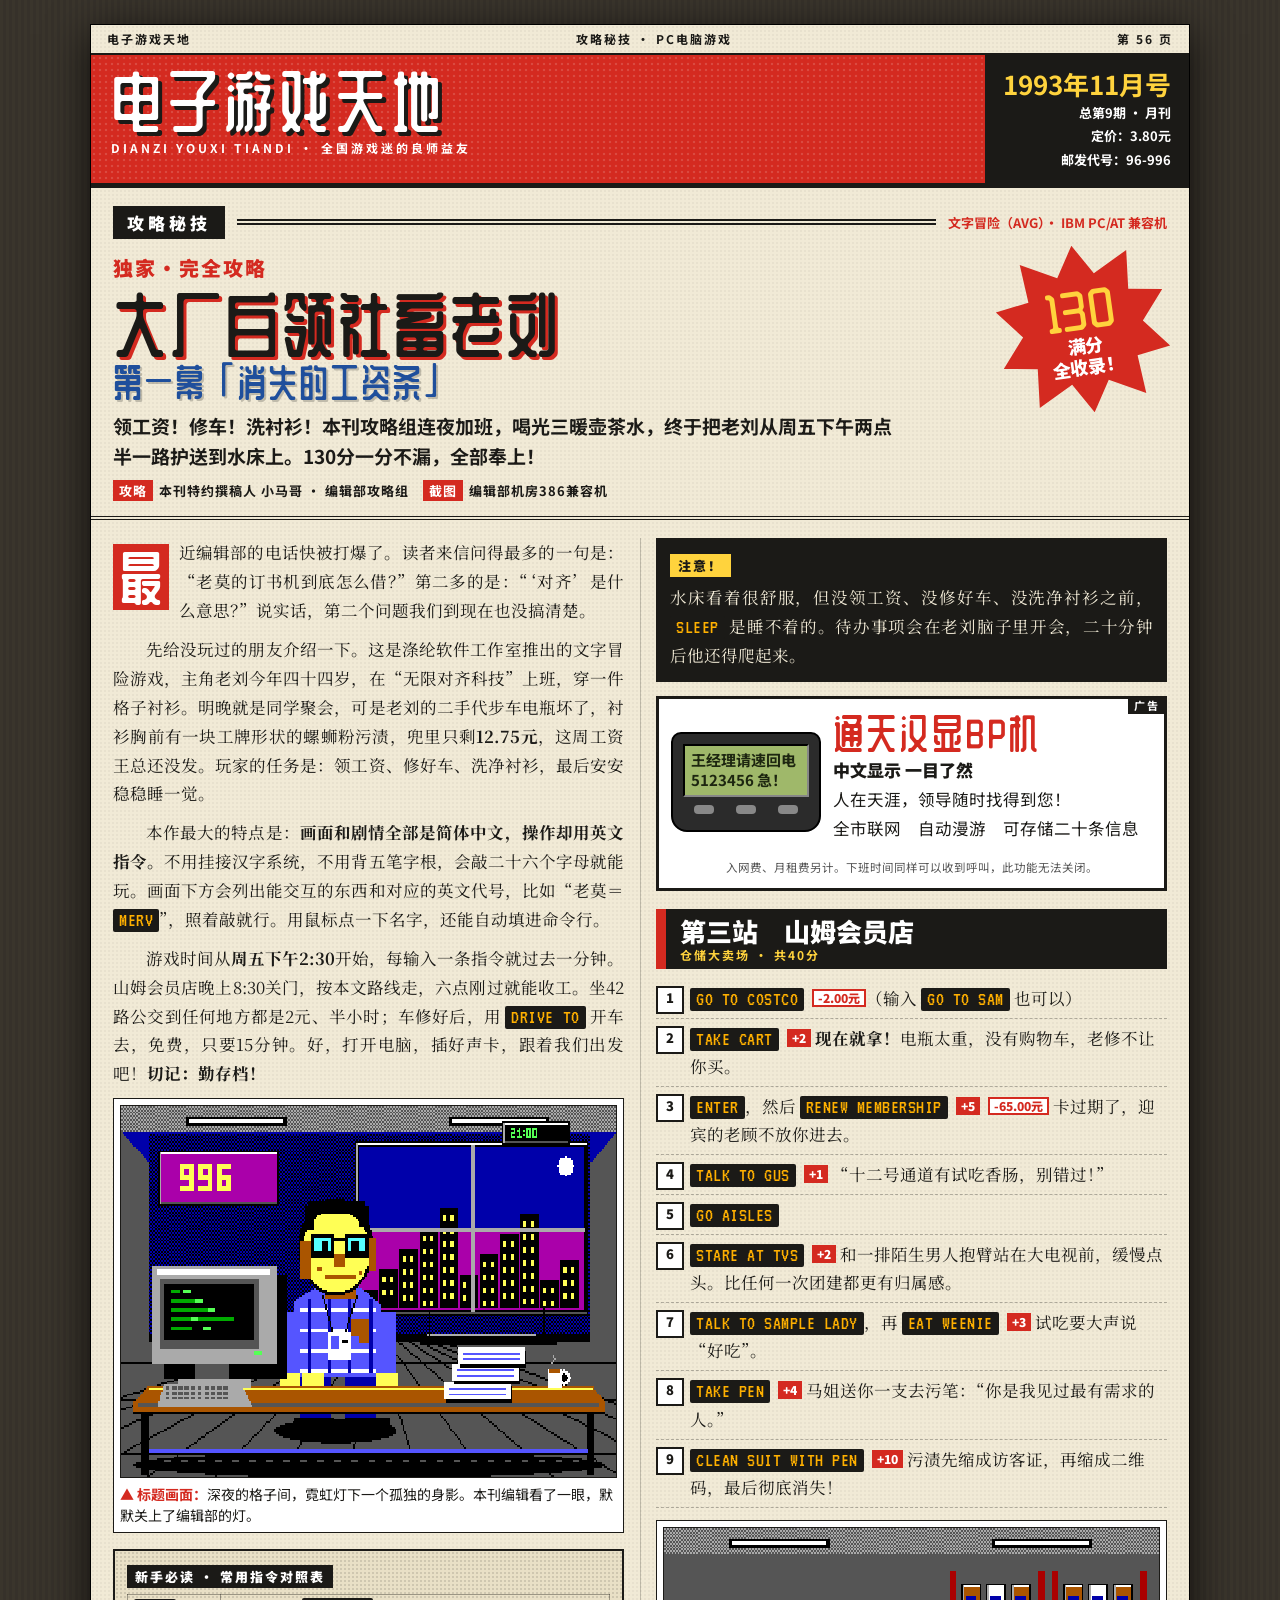
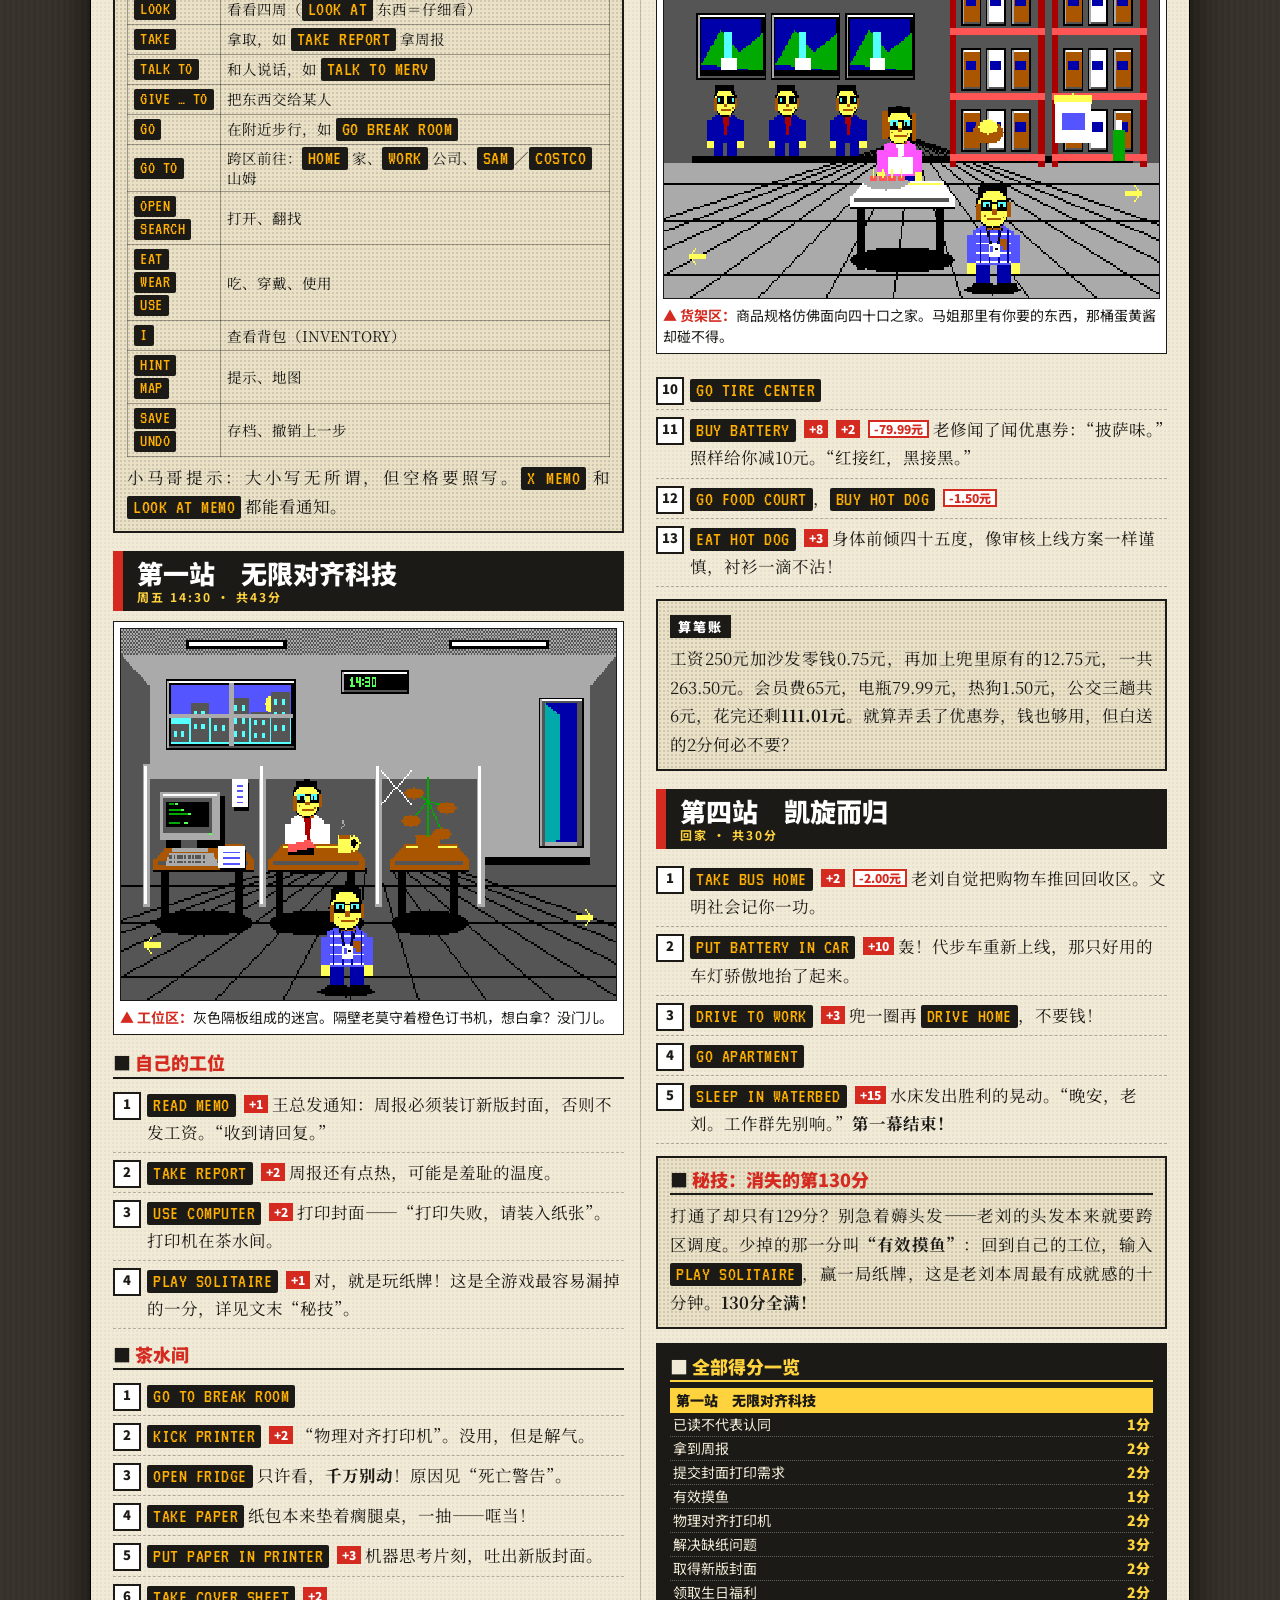
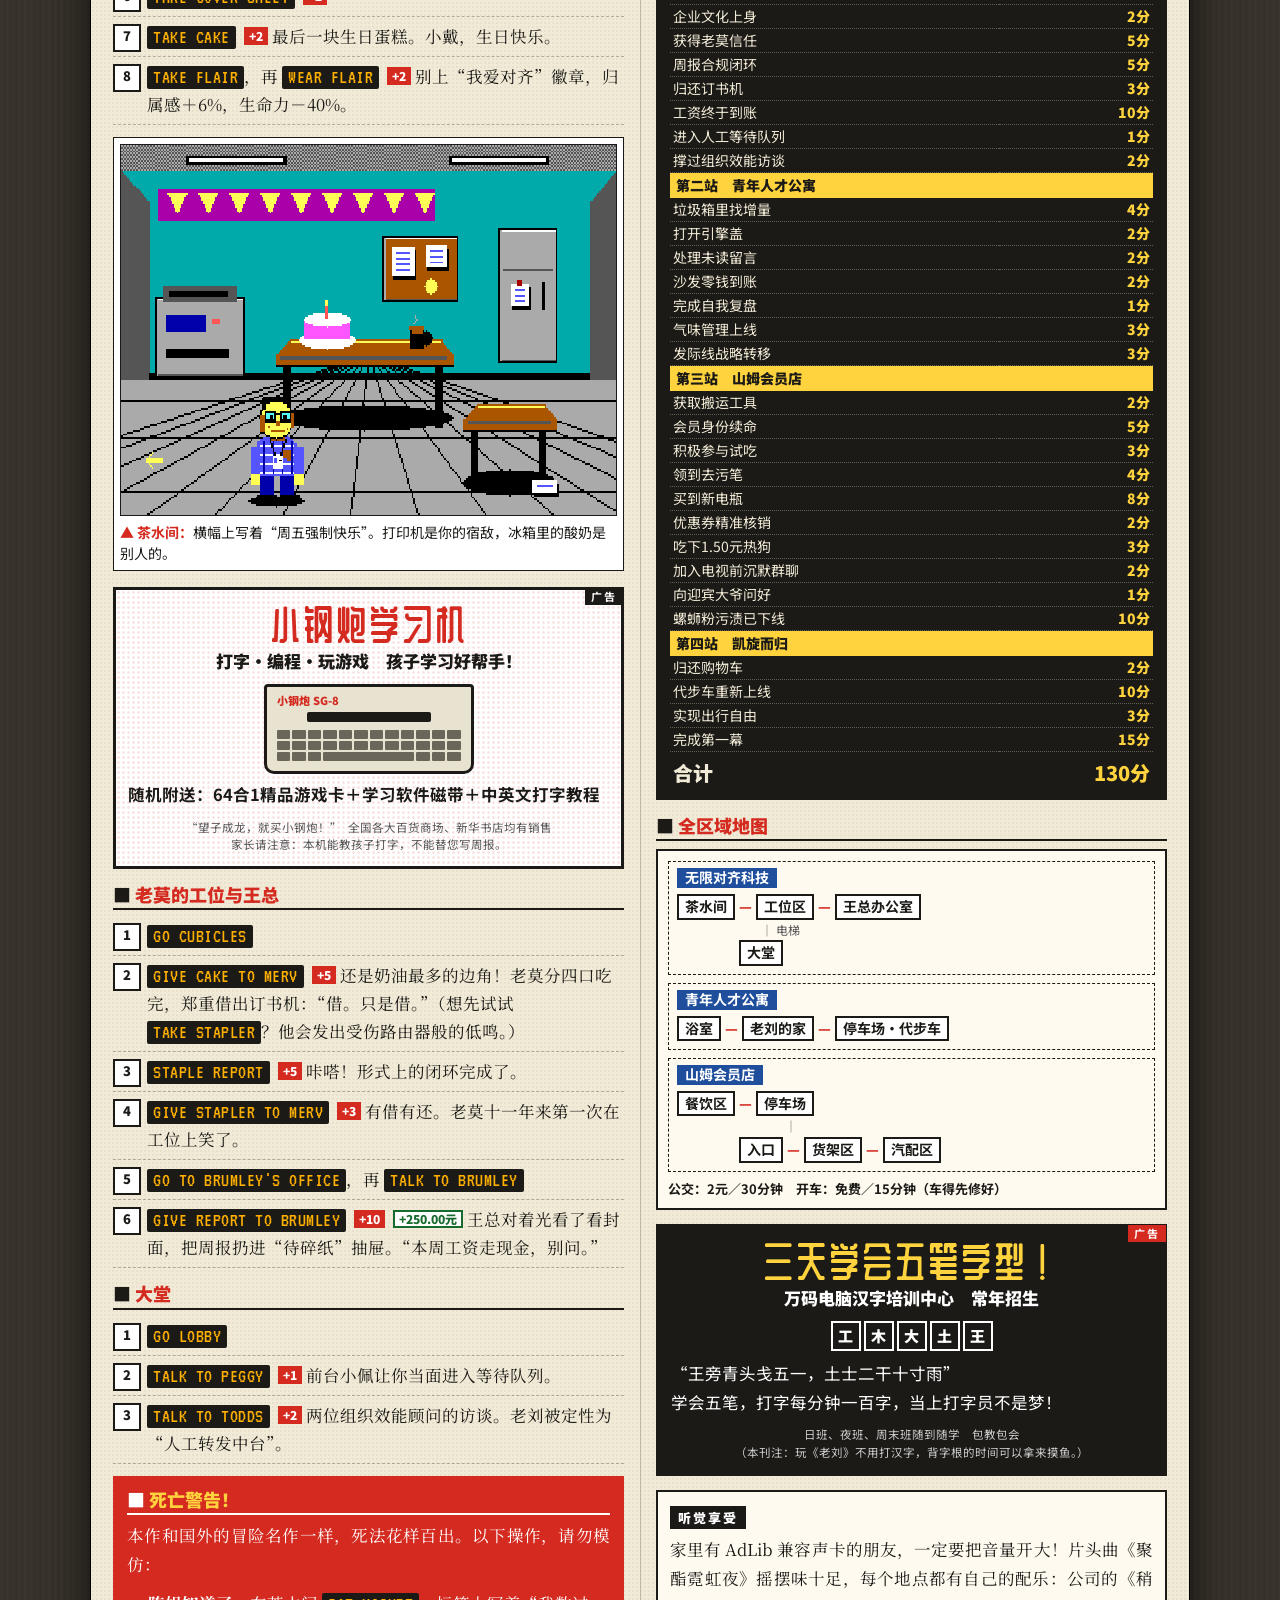
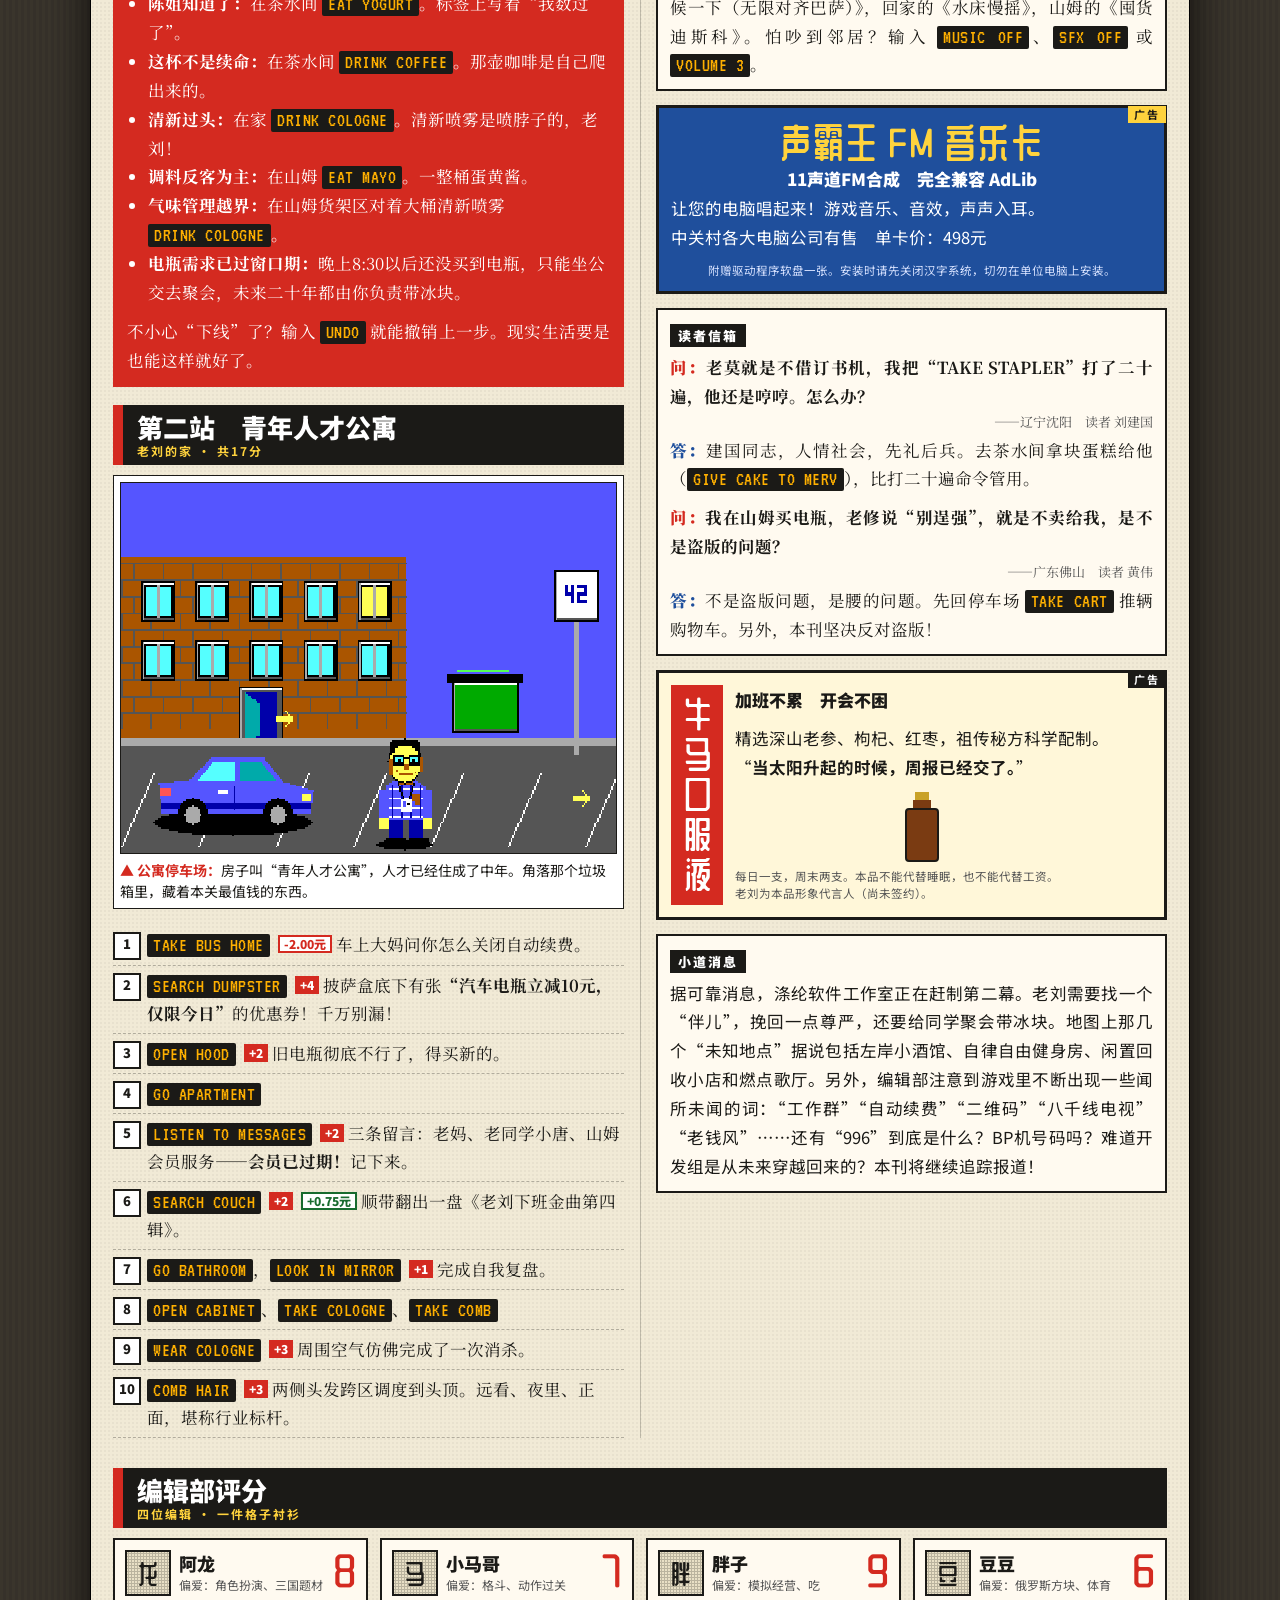
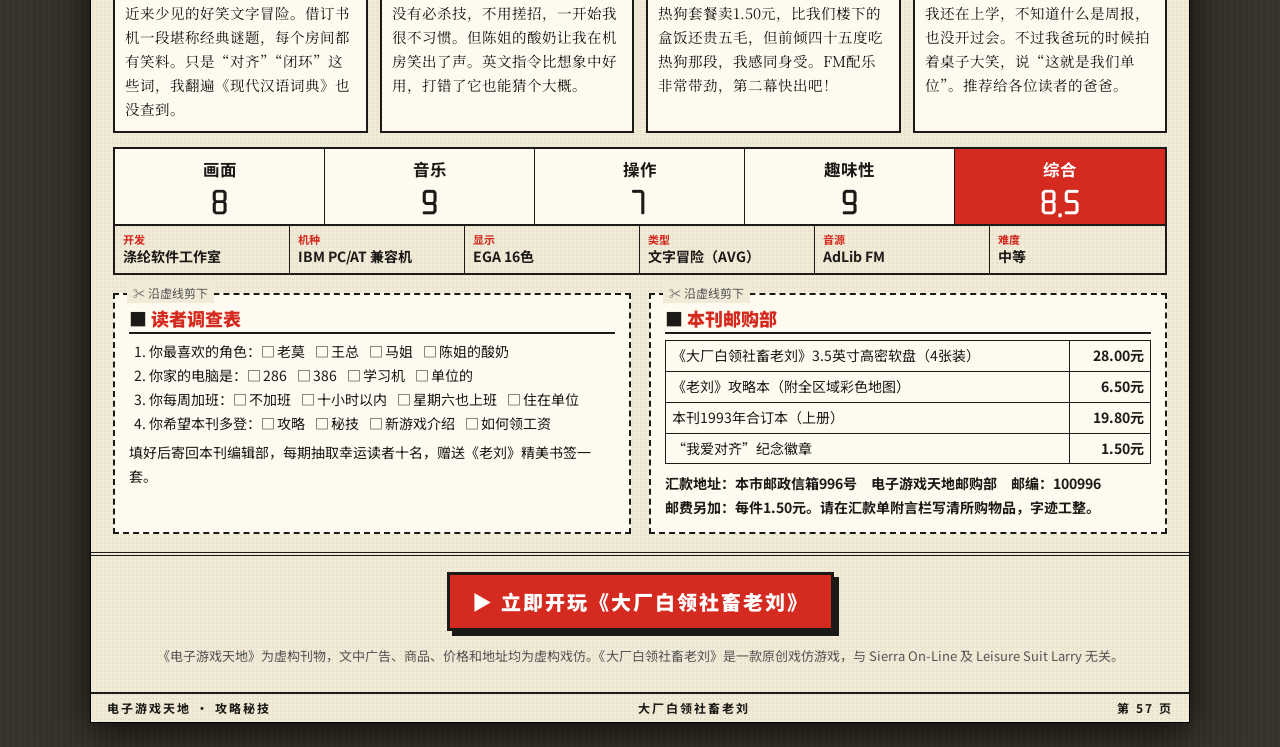
==== commit b03a98a4: "Make pager ad and reader survey copy period-accurate for 1993 Co-authored-by: Copilot <223556219+Cop" ====
--- a/walkthrough.html
+++ b/walkthrough.html
@@ -331,7 +331,7 @@
 
     <div class="ad">
       <div class="pager">
-        <div class="unit"><div class="lcd">王总：周报？<br>速回电 996</div><div class="btns"><i></i><i></i><i></i></div></div>
+        <div class="unit"><div class="lcd">王经理请速回电<br>5123456 急！</div><div class="btns"><i></i><i></i><i></i></div></div>
         <div>
           <div class="big">通天汉显BP机</div>
           <div class="sub">中文显示 一目了然</div>
@@ -478,7 +478,7 @@
       <ol>
         <li>你最喜欢的角色：<span class="opt">老莫</span><span class="opt">王总</span><span class="opt">马姐</span><span class="opt">陈姐的酸奶</span></li>
         <li>你家的电脑是：<span class="opt">286</span><span class="opt">386</span><span class="opt">学习机</span><span class="opt">单位的</span></li>
-        <li>你每周加班：<span class="opt">不加班</span><span class="opt">十小时以内</span><span class="opt">996</span><span class="opt">住在单位</span></li>
+        <li>你每周加班：<span class="opt">不加班</span><span class="opt">十小时以内</span><span class="opt">星期六也上班</span><span class="opt">住在单位</span></li>
         <li>你希望本刊多登：<span class="opt">攻略</span><span class="opt">秘技</span><span class="opt">新游戏介绍</span><span class="opt">如何领工资</span></li>
       </ol>
       <p style="margin:6px 0 0">填好后寄回本刊编辑部，每期抽取幸运读者十名，赠送《老刘》精美书签一套。</p>
